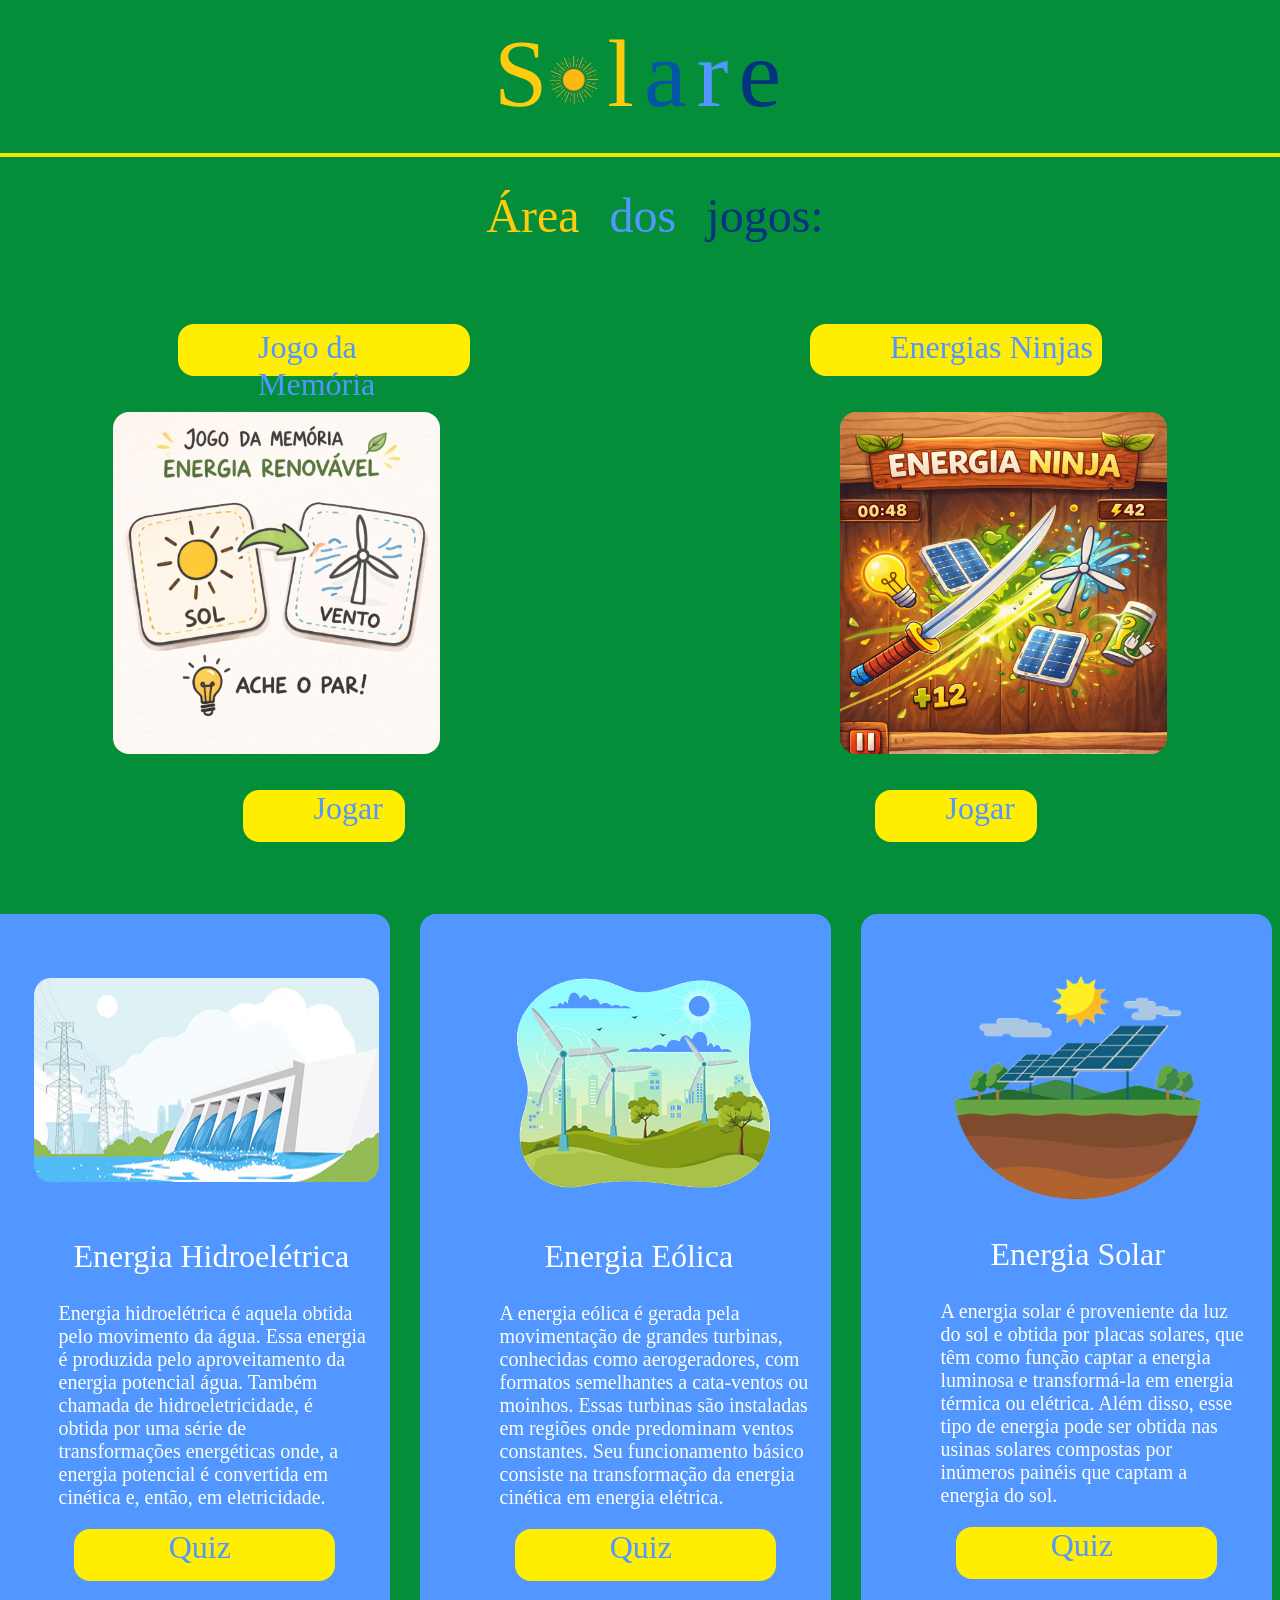
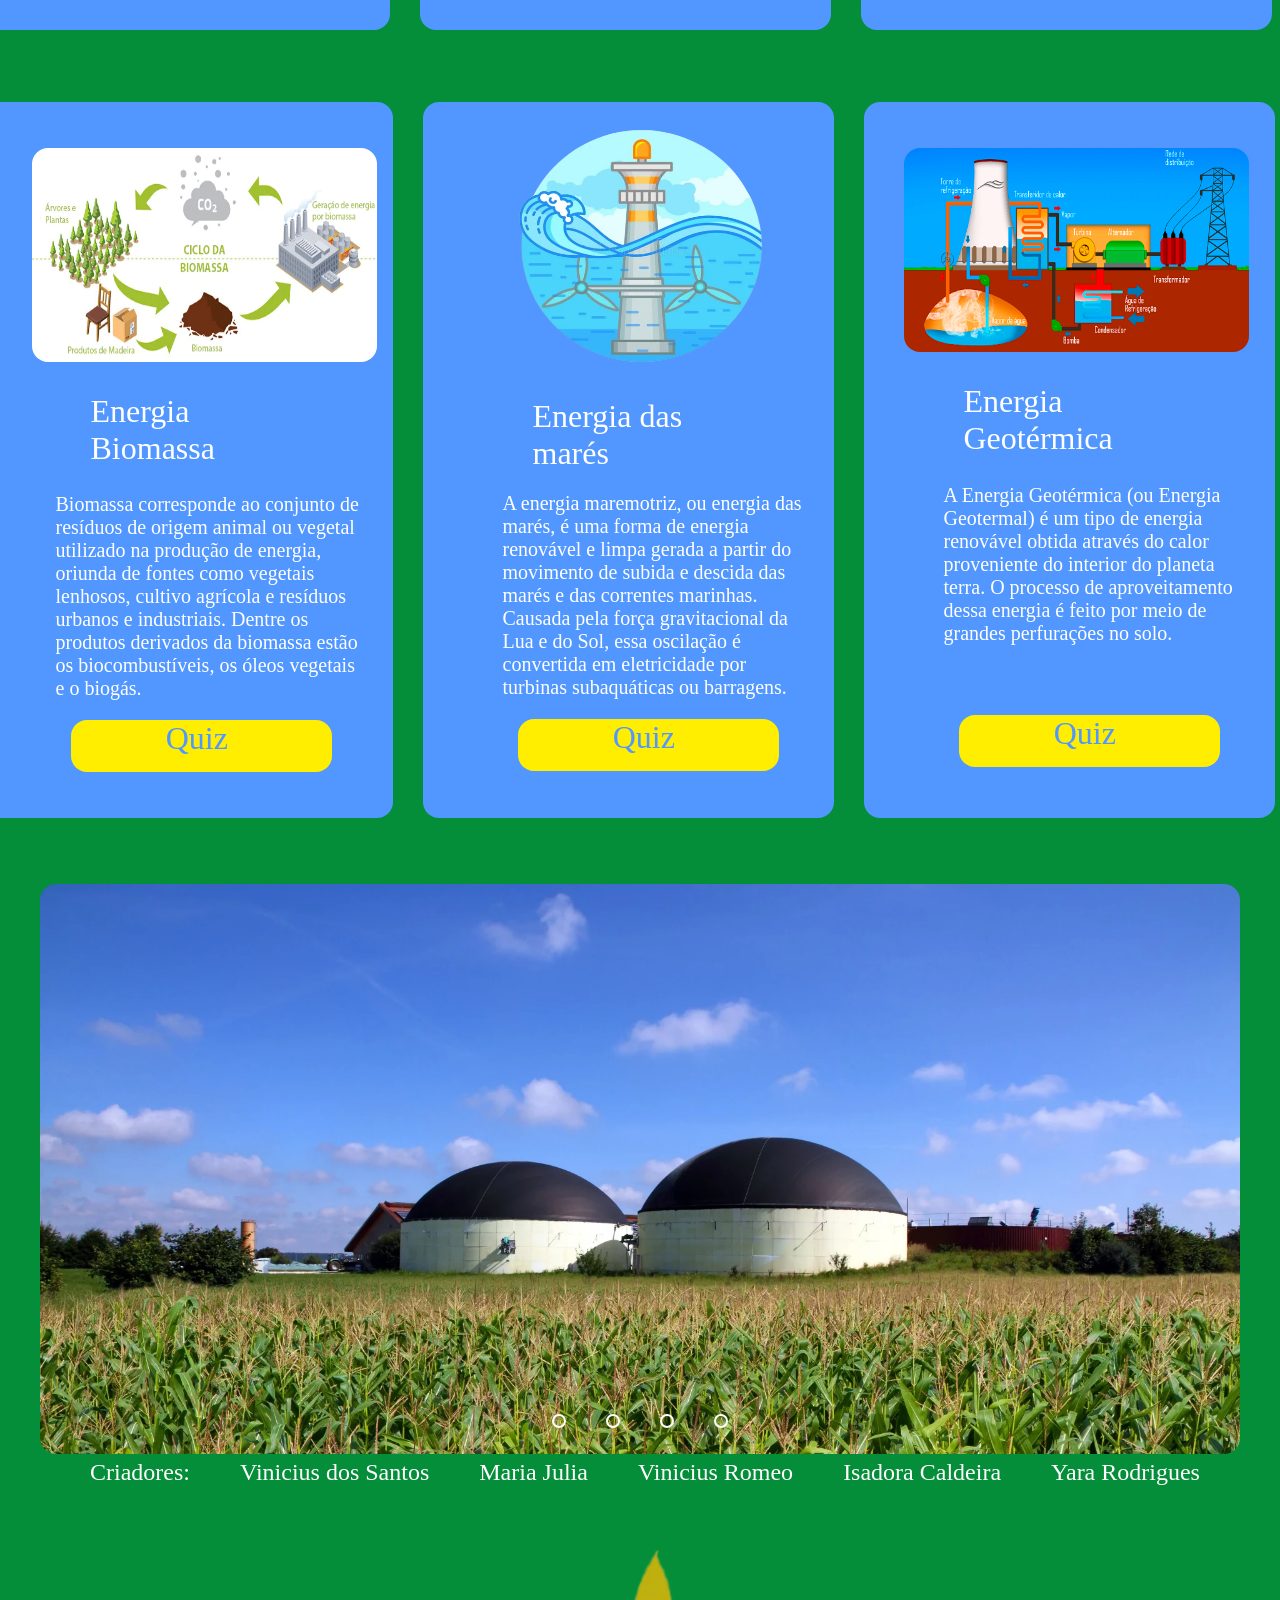
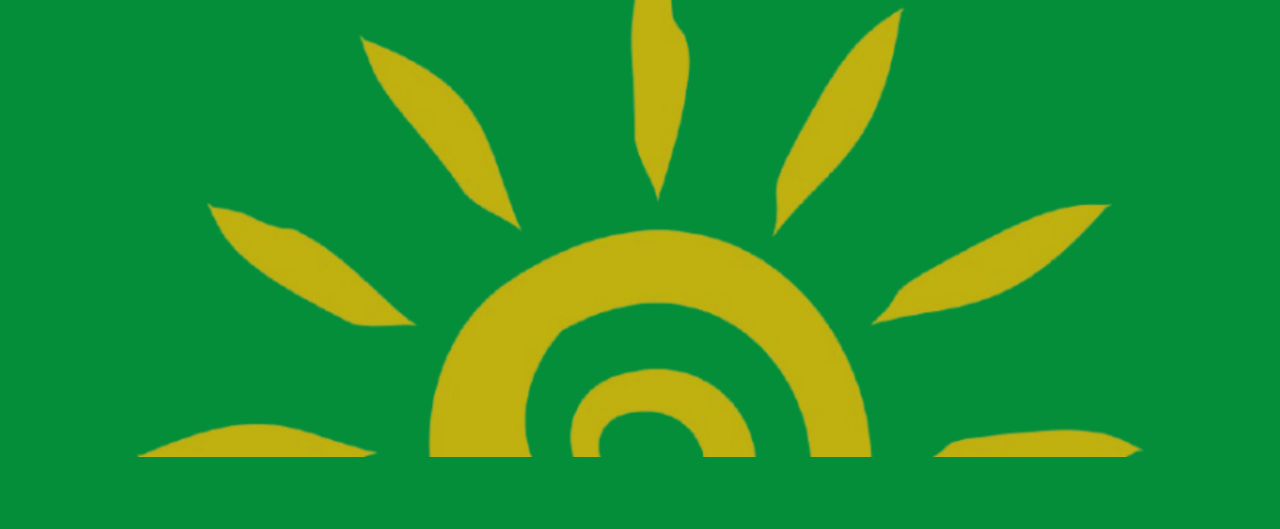
==== index.html @ 1ead1734 "Add files via upload" ====
<!DOCTYPE html>
<html lang="en">
<head>
    <meta charset="UTF-8">
    <meta name="viewport" content="width=device-width, initial-scale=1.0">
    <link rel="stylesheet" href="index.css">
    <title>Página Inicial</title>
</head>
<body>
    
    <nav>
        <h1 class="titulo" style="color: #FFCB0E" >S<span><img class="titulopng" src="solTitulo.png"></span><span class="titulo" style="color: #FFCB0E">l</span><span class="titulo" style="color: rgba(4, 76, 182, 0.89)">a</span><span class="titulo" style="color: #5197FF">r</span><span class="titulo" style="color: #003380">e</span></span></h1>
        <ul class="linha"></ul>
    </nav>

    <section class="h2">
    <h2 class="subtitulo" style="color: #FFCB0E">Área</h2>
    <h2 class="subtitulo" style="color: #5197FF">dos</h2>
    <h2 class="subtitulo" style="color: #003380">jogos:</h2>    
    </section>

    <section class="seção">
        <ul class="Retangulo1"><p class="escrita">Jogo da Memória</p></ul>
        <ul class="Retangulo1"><p class="escrita">Energias Ninjas</p></ul>
    </section>

    <section class="seção">
        <img class="jogos" src="jogo1.jpg">
        <img class="jogos" src="jogo2.jpg">
    </section>

    <section class="seção">
        <ul class="Retangulo2"><a class="quiz" href="jogomemoria.html">Jogar</a></ul>
        <ul class="Retangulo2"><a class="quiz" href="">Jogar</a></ul>
    </section>

    <section class="explicação">
        <ul class="informações">
            <img class="png1" src="planta-hidroelectrica-presa-fluvial-generacion-energia-hidroeletrica-deposito-linea-energia_274258-787 1.png">
            <h2 class="hydro">Energia Hidroelétrica</h2>
            <p>Energia hidroelétrica é aquela obtida pelo movimento da água. Essa energia é produzida pelo aproveitamento da energia potencial água. Também chamada de hidroeletricidade, é obtida por uma série de transformações energéticas onde, a energia potencial é convertida em cinética e, então, em eletricidade.</p>
            <ul class="Retangulo3"><a class="quiz" href="index.html">Quiz</a></ul>
        </ul>
        <ul class="informações">
            <img class="png2" src="wind-energy-facility-illustration-download-in-svg-png-gif-file-formats--world-logo-production-global-day-save-environment-pack-nature-illustrations-6763734-removebg-preview 1.png">
            <h2 class="eoli">Energia Eólica</h2>
            <p>A energia eólica é gerada pela movimentação de grandes turbinas, conhecidas como aerogeradores, com formatos semelhantes a cata-ventos ou moinhos. Essas turbinas são instaladas em regiões onde predominam ventos constantes.
Seu funcionamento básico consiste na transformação da energia cinética em energia elétrica.</p>
            <ul class="Retangulo3"><a class="quiz" href="index.html">Quiz</a></ul>
        </ul>
        <ul class="informações">
            <img class="png3" src="solar-removebg-preview 1.png">
            <h2 class="sol">Energia Solar</h2>
            <p>A energia solar é proveniente da luz do sol e obtida por placas solares, que têm como função captar a energia luminosa e transformá-la em energia térmica ou elétrica.
Além disso, esse tipo de energia pode ser obtida nas usinas solares compostas por inúmeros painéis que captam a energia do sol.</p>
            <ul class="Retangulo3"><a class="quiz" href="index.html">Quiz</a></ul>
        </ul>  
    </section>






    <section class="explicação">
        <ul class="informações">
            <img class="png4" src="ciclo-da-biomassa.webp">
            <h2 class="bio">Energia Biomassa</h2>
            <p> Biomassa corresponde ao conjunto de resíduos de origem animal ou vegetal utilizado na produção de energia, oriunda de fontes como vegetais lenhosos, cultivo agrícola e resíduos urbanos e industriais. Dentre os produtos derivados da biomassa estão os biocombustíveis, os óleos vegetais e o biogás.</p>
            <ul class="Retangulo3"><a class="quiz" href="index.html">Quiz</a></ul>
        </ul>
        <ul class="informações">
            <img class="png5" src="central-elétrica-de-marés-conceito-energia-ecológica-ilustração-vetorial-em-estilo-plano-215961422-removebg-preview.png">
            <h2 class="mare">Energia das marés</h2>
            <p>A energia maremotriz, ou energia das marés, é uma forma de energia renovável e limpa gerada a partir do movimento de subida e descida das marés e das correntes marinhas. Causada pela força gravitacional da Lua e do Sol, essa oscilação é convertida em eletricidade por turbinas subaquáticas ou barragens.</p>
            <ul class="Retangulo3"><a class="quiz" href="index.html">Quiz</a></ul>
        </ul>
        <ul class="informações">
            <img class="png6" src="image-24.png">
            <h2 class="geo">Energia Geotérmica</h2>
            <p class="espace">A Energia Geotérmica (ou Energia Geotermal) é um tipo de energia renovável obtida através do calor proveniente do interior do planeta terra. O processo de aproveitamento dessa energia é feito por meio de grandes perfurações no solo.</p>
            <ul class="arrumação"><a class="quiz" href="index.html">Quiz</a></ul>
        </ul>  
    </section>


    <div class="carrossel">

        <div class="slides">

            <input type="radio" name="radio-btn" id="radio1">
            <input type="radio" name="radio-btn" id="radio2">
            <input type="radio" name="radio-btn" id="radio3">
            <input type="radio" name="radio-btn" id="radio4">
            
            <div class="img1">
                <img src="biomassa.png">
            </div>
            <div class="img2">
                <img src="hidraulica.jpg">
            </div>
            <div class="img3">
                <img src="eolica.png">
            </div>
            <div class="img4">
                <img src="solar.jpg">
            </div>
            <div class="nvg">
                <div class="btn1"></div>
                <div class="btn2"></div>
                <div class="btn3"></div>
                <div class="btn4"></div>
            </div>
        </div>
        <div class="nvgmnl">
            <label for="radio1" class="mnlbtn"></label>
            <label for="radio2" class="mnlbtn"></label>
            <label for="radio3" class="mnlbtn"></label>
            <label for="radio4" class="mnlbtn"></label>
        </div>
    </div>
    
    <div class="criadores">
        <p class="nomes">Criadores:</p>
        <p class="nomes">Vinicius dos Santos</p>
        <p class="nomes">Maria Julia</p>
        <p class="nomes">Vinicius Romeo</p>
        <p class="nomes">Isadora Caldeira</p>
        <p class="nomes">Yara Rodrigues</p>
    </div>
    <section class="seção">
        <img class="solare" src="Sol.png">
    </section>
</body>
<script src="index.js"></script>
</html>
---- index.css ----
/* Fundo */


body{
   background: #058E39;
   background-size: 100%;
}


/* Titulo */


nav{
    display: flex;
    padding: 5px;
    align-items: center;
    justify-content: center;
    align-content: center;
    flex-wrap: nowrap;
    flex-direction: column;
    margin-top: -80px;
}
.titulo{
    color: #FFCB0E;
    font-family: "Irish Grover";
    font-size: 96px;
    font-style: normal;
    font-weight: 400;
    line-height: normal;
    padding: 5px;
}

.titulopng{
    width: 55px;
    height: 55px;
    aspect-ratio: 63.17/63.49;
}

.linha{
    width: 1360px;
    height: 4px;
    background: rgba(255, 238, 0, 0.93);
    margin-top: -60px;
}


/* Seção jogos */

.h2{
    display: flex;
    unicode-bidi: isolate;
    padding: 5px;
    align-items: center;
    justify-content: center;
    align-content: center;
    flex-wrap: nowrap;
    flex-direction: row;
    margin-top: -35px;
}

.subtitulo{
    font-family: "Irish Grover";
    font-size: 48px;
    font-style: normal;
    font-weight: 400;
    line-height: normal;
    margin-left: 30px;
}

.seção{
    display: flex;
    unicode-bidi: isolate;
    align-items: center;
    justify-content: center;
    align-content: center;
    flex-wrap: nowrap;
    flex-direction: row;
    margin-top: 20px;
}

.Retangulo1{
    width: 347px;
    height: 52px;
    border-radius: 16px;
    background: #FE0;
    margin-inline: 170px;
}

p{
    display: flex;
    margin-inline-start: 40px;
    margin-top: 5px;
}

.escrita{
    color: #5197FF;
    font-family: "Irish Grover";
    font-size: 32px;
    font-style: normal;
    font-weight: 400;
    line-height: normal;
}

.jogos{
    width: 327px;
    height: 342px;
    aspect-ratio: 109/114;
    border-radius: 16px;
    margin-inline: 200px;
}

.Retangulo2{
    width: 221px;
    height: 52px;
    border-radius: 16px;
    background: #FE0;
    margin-inline: 235px;
}

a{
    text-decoration: none;
}

.quiz{
    color: #5197FF;
    font-family: "Irish Grover";
    font-size: 32px;
    font-style: normal;
    font-weight: 400;
    line-height: normal;
    margin-inline-start: 25%;
    text-align: center;
}


/* Explicações */

.explicação{
    display: flex;
   flex-shrink: 0;
   border-radius: 16px;
   margin-top: 40px;
   flex-wrap: nowrap;
   flex-direction: row;
   align-content: center;
   justify-content: center;
}

.informações{
    width: 414px;
    height: 716px;
    border-radius: 16px;
    background: #5197FF;
    margin-right: 30px;
    flex-direction: row;
    align-content: center;
    justify-content: center;
}

.informações img{
    border-radius: 16px;
    
}

.informações h2{
    color: #FFF;
    font-family: "Irish Grover";
    font-size: 32px;
    font-style: normal;
    font-weight: 400;
    line-height: normal;
}

.informações p{
    color: #FFF;
    font-family: Itim;
    font-size: 20px;
    font-style: normal;
    font-weight: 400;
    line-height: normal;
    width: 309px;
}

.hydro{
    margin-inline-start: 55px;
}

.eoli{
    margin-inline-start: 85px;
}

.sol{
    margin-inline-start: 90px;
}

.png1{
    width: 345px;
    height: 204px;
    aspect-ratio: 15/8;
    margin-inline-start: 15px;
    margin-top: 15px;
    padding-bottom: 25px;
}

.png2{
    width: 347px;
    height: 244px;
    aspect-ratio: 64/45;
    margin-inline-start: 10px;
}
.png3{
    width: 253px;
    height: 240px;
    aspect-ratio: 119/127;
    margin-inline-start: 50px;
}

.png4{
    width: 345px;
    height: 214px;
    margin-inline: 16px;
}

.png5{
    width: 253px;
    height: 244px;
    margin-top: -25px;
    margin-inline: 14%;
}

.png6{
    width: 345px;
    height: 204px;
    margin-top: -35px;
}

.bio{
    margin-inline: 75px;
}

.mare{
    margin-inline: 70px;
    margin-bottom: 20px;
}

.geo{
    margin-inline: 60px;
}
.espace{
    margin-bottom: 70px;
}
.arrumação{
    width: 221px;
    height: 52px;
    border-radius: 16px;
    background: #FE0;
    margin-top: 10px;
    margin-inline: 55px;
    display: flex;
    margin-bottom: -30px;
}

.Retangulo3{
    width: 221px;
    height: 52px;
    border-radius: 16px;
    background: #FE0;
    margin-top: 5px;
    margin-inline: 55px;
    display: flex;
}


/* Carrosel */

.carrossel {
   margin:  0 auto;
   width: 1200px;
   height: 570px;
   overflow: hidden;
   border-radius: 16px;
   margin-top: 50px;
}
.slides {
   width: 400%;
   height: 570px;
   border-radius: 16px;
   display: flex;
}
.slides input {
   display: none;
}
.img1{
   width: 25%;
   position: relative;
   transition: 1.5s;
}
.img1 img{
   width: 1200px;
}
.img2{
   width: 25%;
   position: relative;
   transition: 1.5s;
}
.img2 img{
   width: 1200px;
}
.img3{
   width: 25%;
   position: relative;
   transition: 1.5s;
}
.img3 img{
   width: 1200px;
}
.img4{
   width: 25%;
   position: relative;
   transition: 1.5s;
}
.img4 img{
   width: 1200px;
}
.nvgmnl {
   position: absolute;
   width: 1200px;
   margin-top: -40px;
   display: flex;
   justify-content: center;
}
.mnlbtn {
   border: 2px solid #FFF;
   padding: 5px;
   border-radius: 8px;
   cursor: pointer;
   transition: 1s;
}
.mnlbtn:not(:last-child) {
   margin-right: 40px;
}
#radio1:checked ~ .img1 {
   margin-left: 0;
}
#radio2:checked ~ .img1 {
   margin-left: -25%;
}
#radio3:checked ~ .img1 {
   margin-left: -50%;
}
#radio4:checked ~ .img1 {
   margin-left: -75%;
}


/* Criadores */

.criadores {
   display: flex;
   flex-wrap: nowrap;
   flex-direction: row;
   gap: 10px;
   align-content: center;
   justify-content: center;
   margin-left: -30px;
}

.nomes{
    color: #FFF;
    font-family: "Irish Grover";
    font-size: 24px;
    font-style: normal;
    font-weight: 400;
    line-height: normal;
}

.solare{
    width: 1008px;
    height: 507px;
    aspect-ratio: 167/84;
    opacity: 0.75;
    margin-top: 20px;
    margin-bottom: -20px;
    display: flex;
}
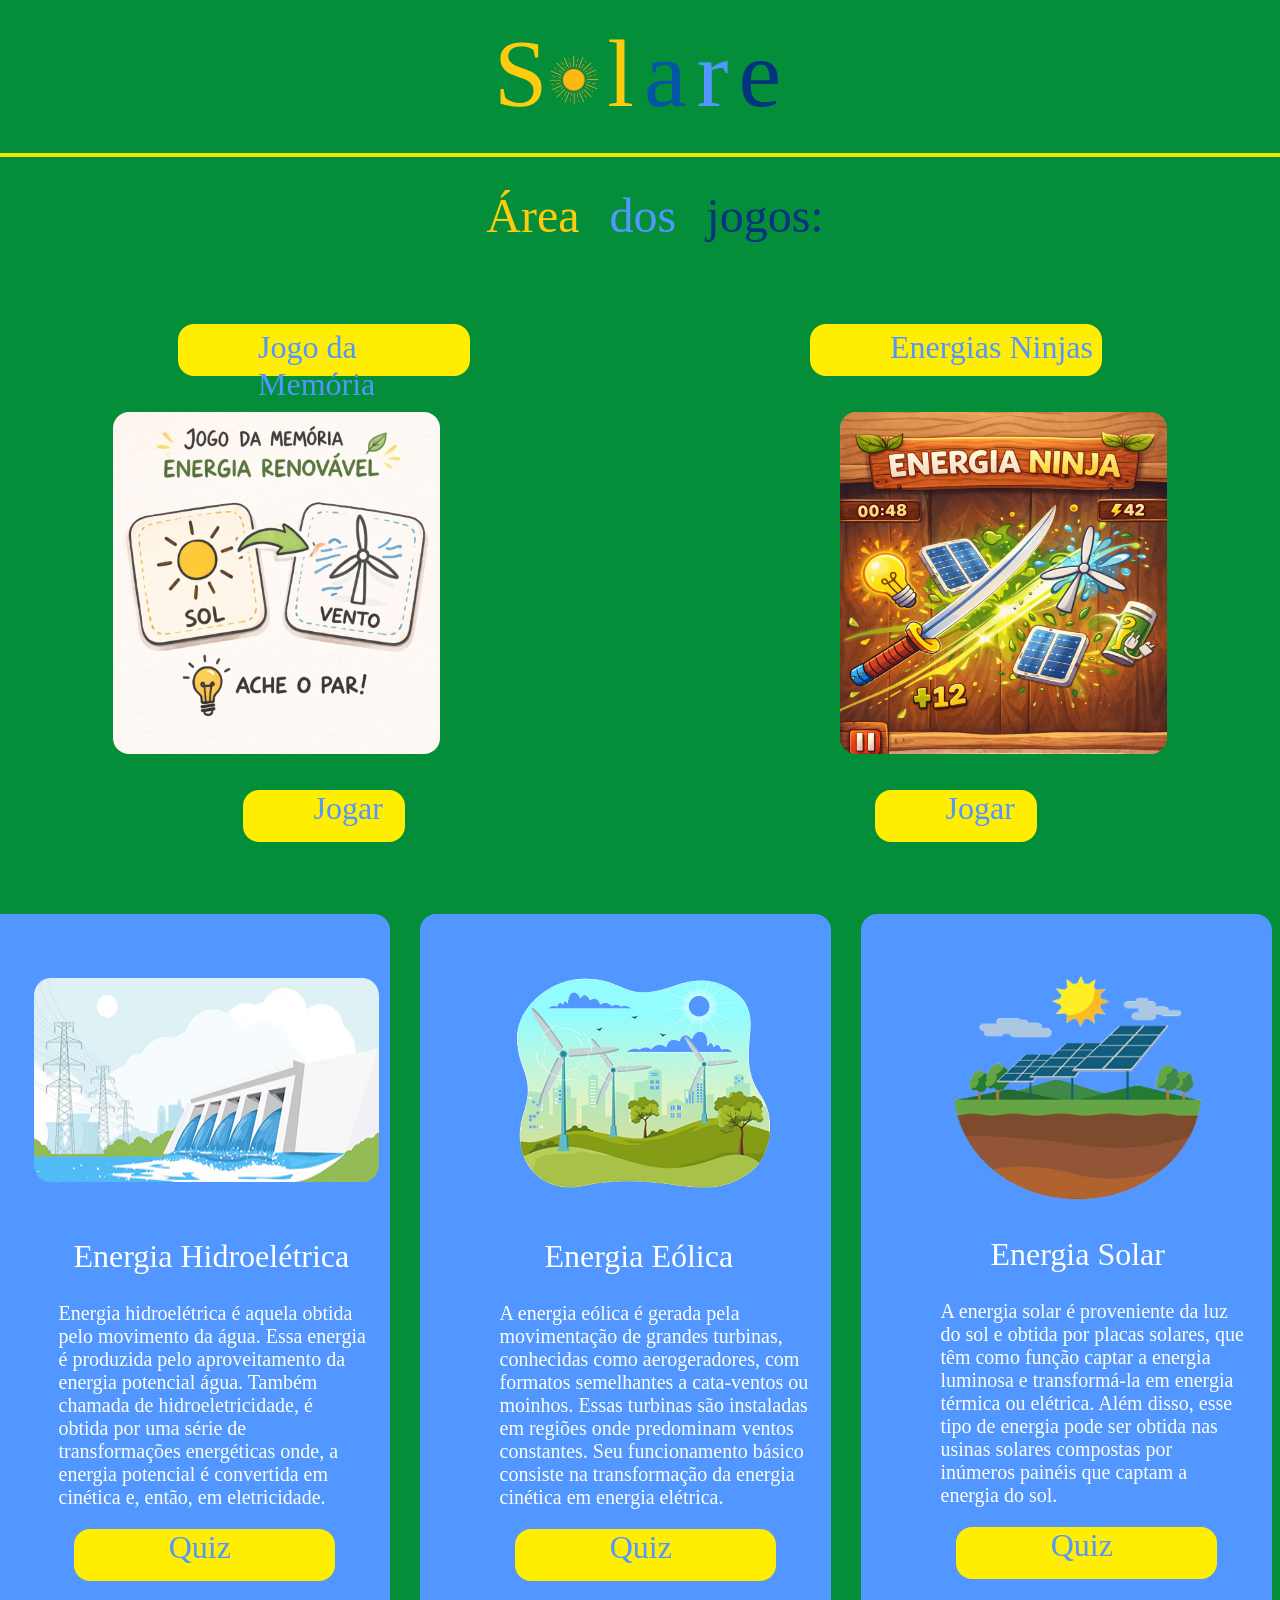
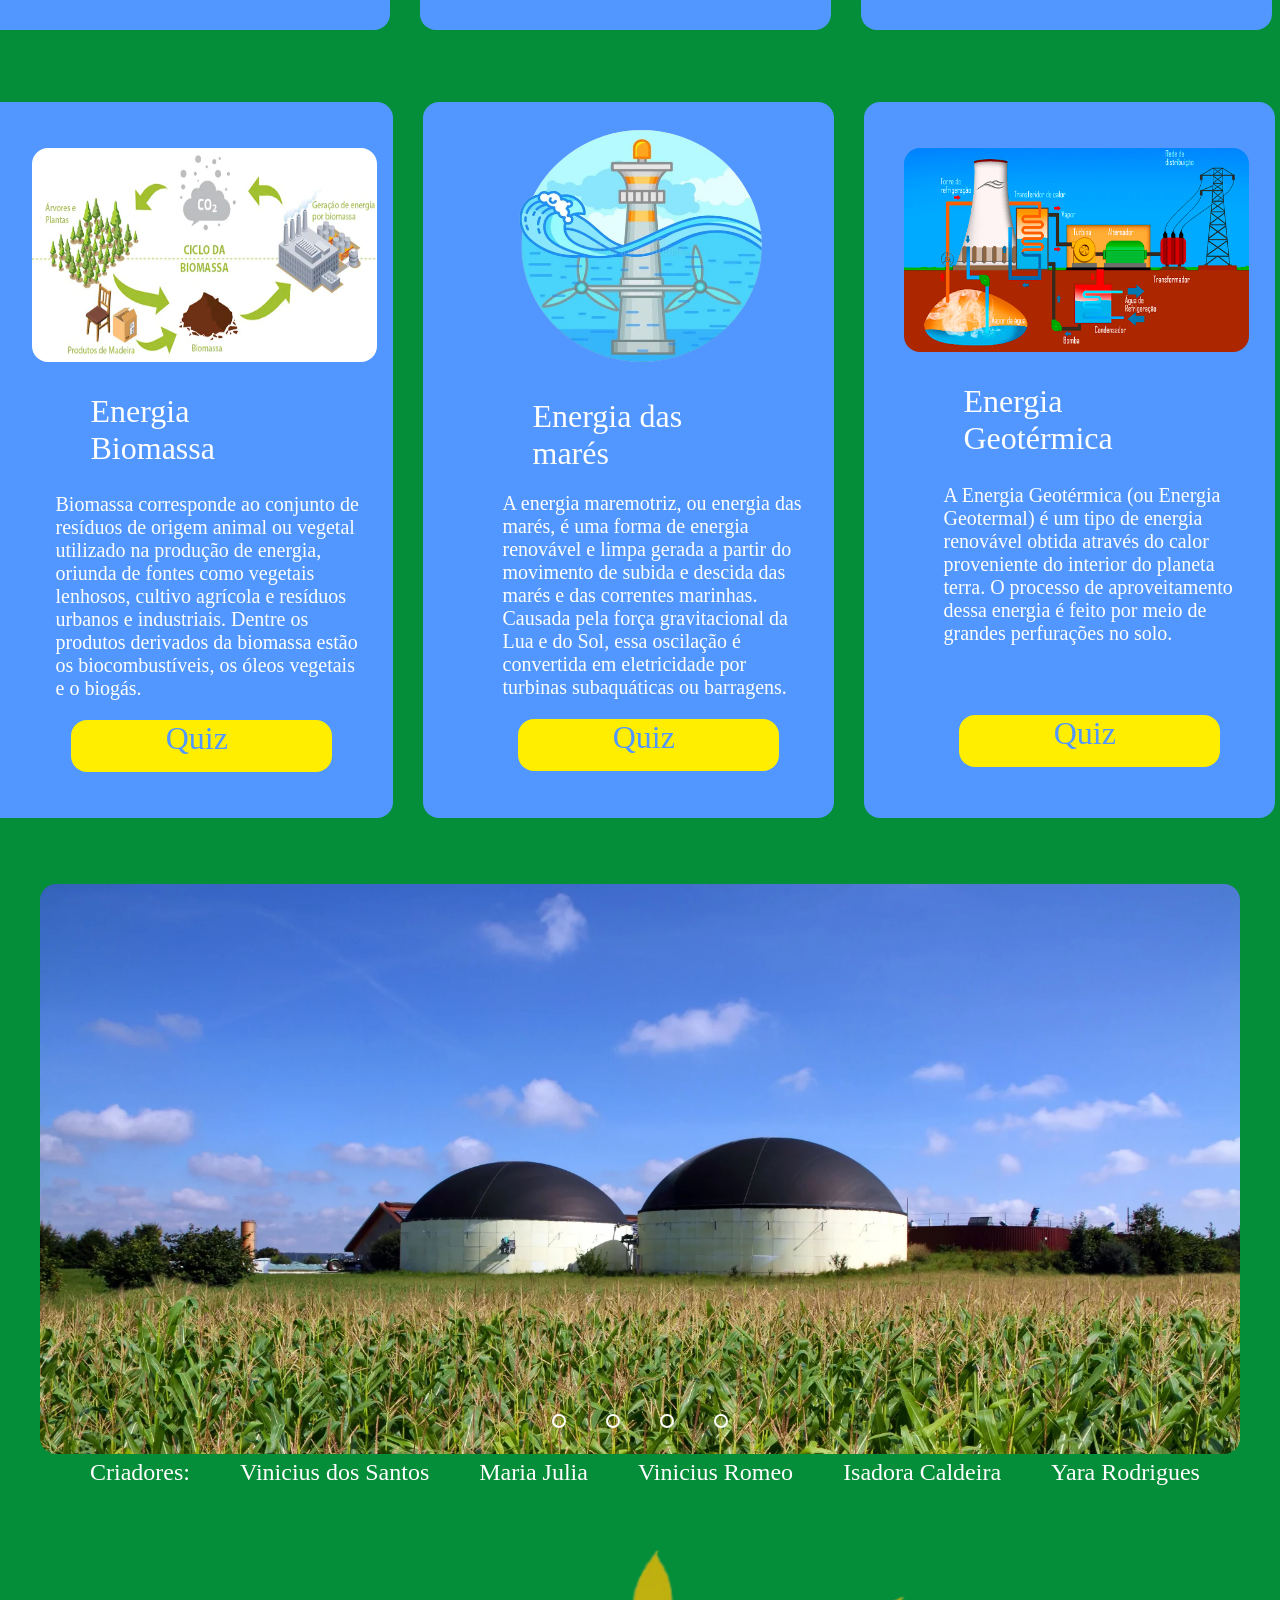
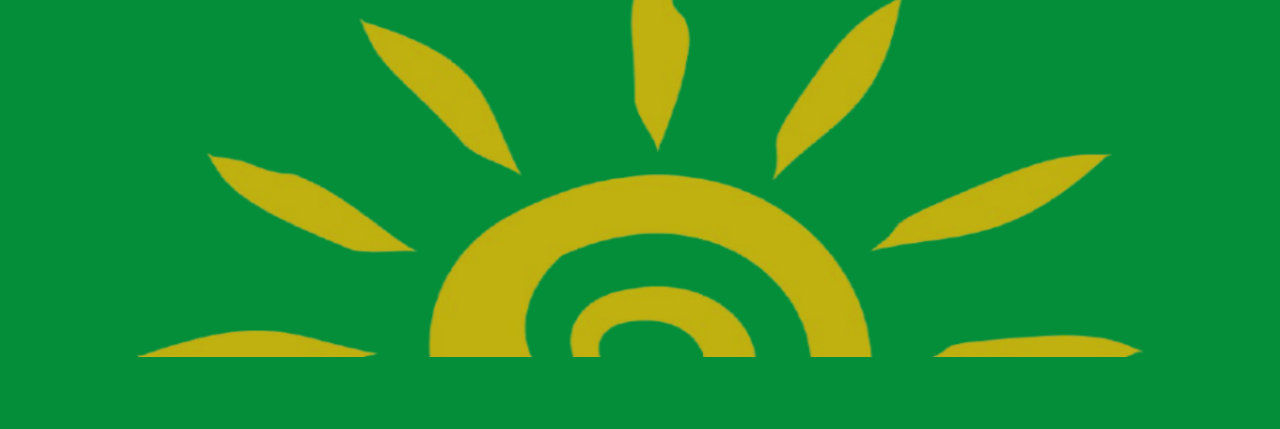
==== commit 5f91bdff: "Update index.html" ====
--- a/index.html
+++ b/index.html
@@ -87,11 +87,6 @@
     <div class="carrossel">
 
         <div class="slides">
-
-            <input type="radio" name="radio-btn" id="radio1">
-            <input type="radio" name="radio-btn" id="radio2">
-            <input type="radio" name="radio-btn" id="radio3">
-            <input type="radio" name="radio-btn" id="radio4">
             
             <div class="img1">
                 <img src="biomassa.png">
@@ -133,4 +128,4 @@
     </section>
 </body>
 <script src="index.js"></script>
-</html>+</html>
--- a/index.css
+++ b/index.css
@@ -20,6 +20,7 @@
     flex-direction: column;
     margin-top: -80px;
 }
+
 .titulo{
     color: #FFCB0E;
     font-family: "Irish Grover";
@@ -45,6 +46,7 @@
 
 
 /* Seção jogos */
+
 
 .h2{
     display: flex;
@@ -135,6 +137,7 @@
 
 /* Explicações */
 
+
 .explicação{
     display: flex;
    flex-shrink: 0;
@@ -246,9 +249,11 @@
 .geo{
     margin-inline: 60px;
 }
+
 .espace{
     margin-bottom: 70px;
 }
+
 .arrumação{
     width: 221px;
     height: 52px;
@@ -272,6 +277,7 @@
 
 
 /* Carrosel */
+
 
 .carrossel {
    margin:  0 auto;
@@ -281,47 +287,58 @@
    border-radius: 16px;
    margin-top: 50px;
 }
+
 .slides {
    width: 400%;
    height: 570px;
    border-radius: 16px;
    display: flex;
 }
+
 .slides input {
    display: none;
 }
+
 .img1{
    width: 25%;
    position: relative;
    transition: 1.5s;
 }
+
 .img1 img{
    width: 1200px;
 }
+
 .img2{
    width: 25%;
    position: relative;
    transition: 1.5s;
 }
+
 .img2 img{
    width: 1200px;
 }
+
 .img3{
    width: 25%;
    position: relative;
    transition: 1.5s;
 }
+
 .img3 img{
    width: 1200px;
 }
+
 .img4{
    width: 25%;
    position: relative;
    transition: 1.5s;
 }
+
 .img4 img{
    width: 1200px;
 }
+
 .nvgmnl {
    position: absolute;
    width: 1200px;
@@ -329,6 +346,7 @@
    display: flex;
    justify-content: center;
 }
+
 .mnlbtn {
    border: 2px solid #FFF;
    padding: 5px;
@@ -336,24 +354,30 @@
    cursor: pointer;
    transition: 1s;
 }
+
 .mnlbtn:not(:last-child) {
    margin-right: 40px;
 }
+
 #radio1:checked ~ .img1 {
    margin-left: 0;
 }
+
 #radio2:checked ~ .img1 {
    margin-left: -25%;
 }
+
 #radio3:checked ~ .img1 {
    margin-left: -50%;
 }
+
 #radio4:checked ~ .img1 {
    margin-left: -75%;
 }
 
 
 /* Criadores */
+
 
 .criadores {
    display: flex;
@@ -376,10 +400,12 @@
 
 .solare{
     width: 1008px;
-    height: 507px;
+    height: 407px;
     aspect-ratio: 167/84;
     opacity: 0.75;
     margin-top: 20px;
     margin-bottom: -20px;
     display: flex;
-}+
+}
+
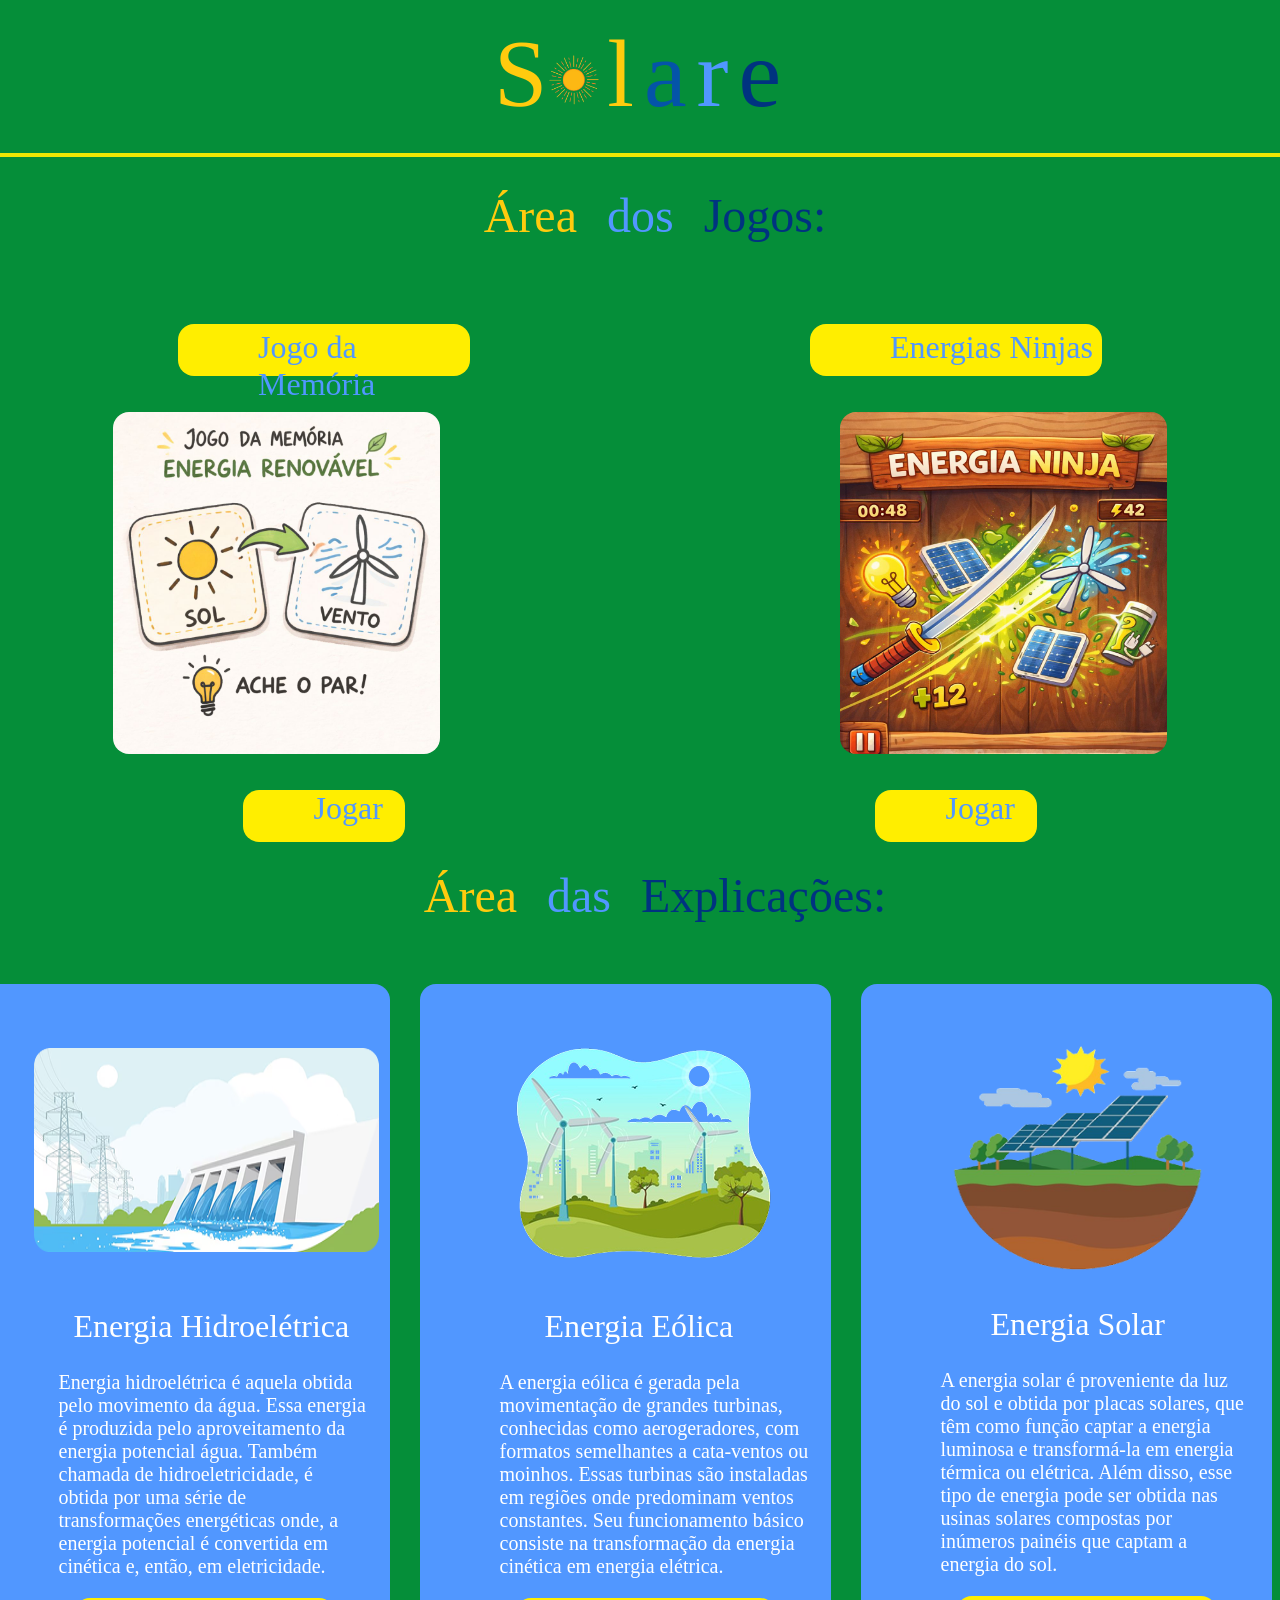
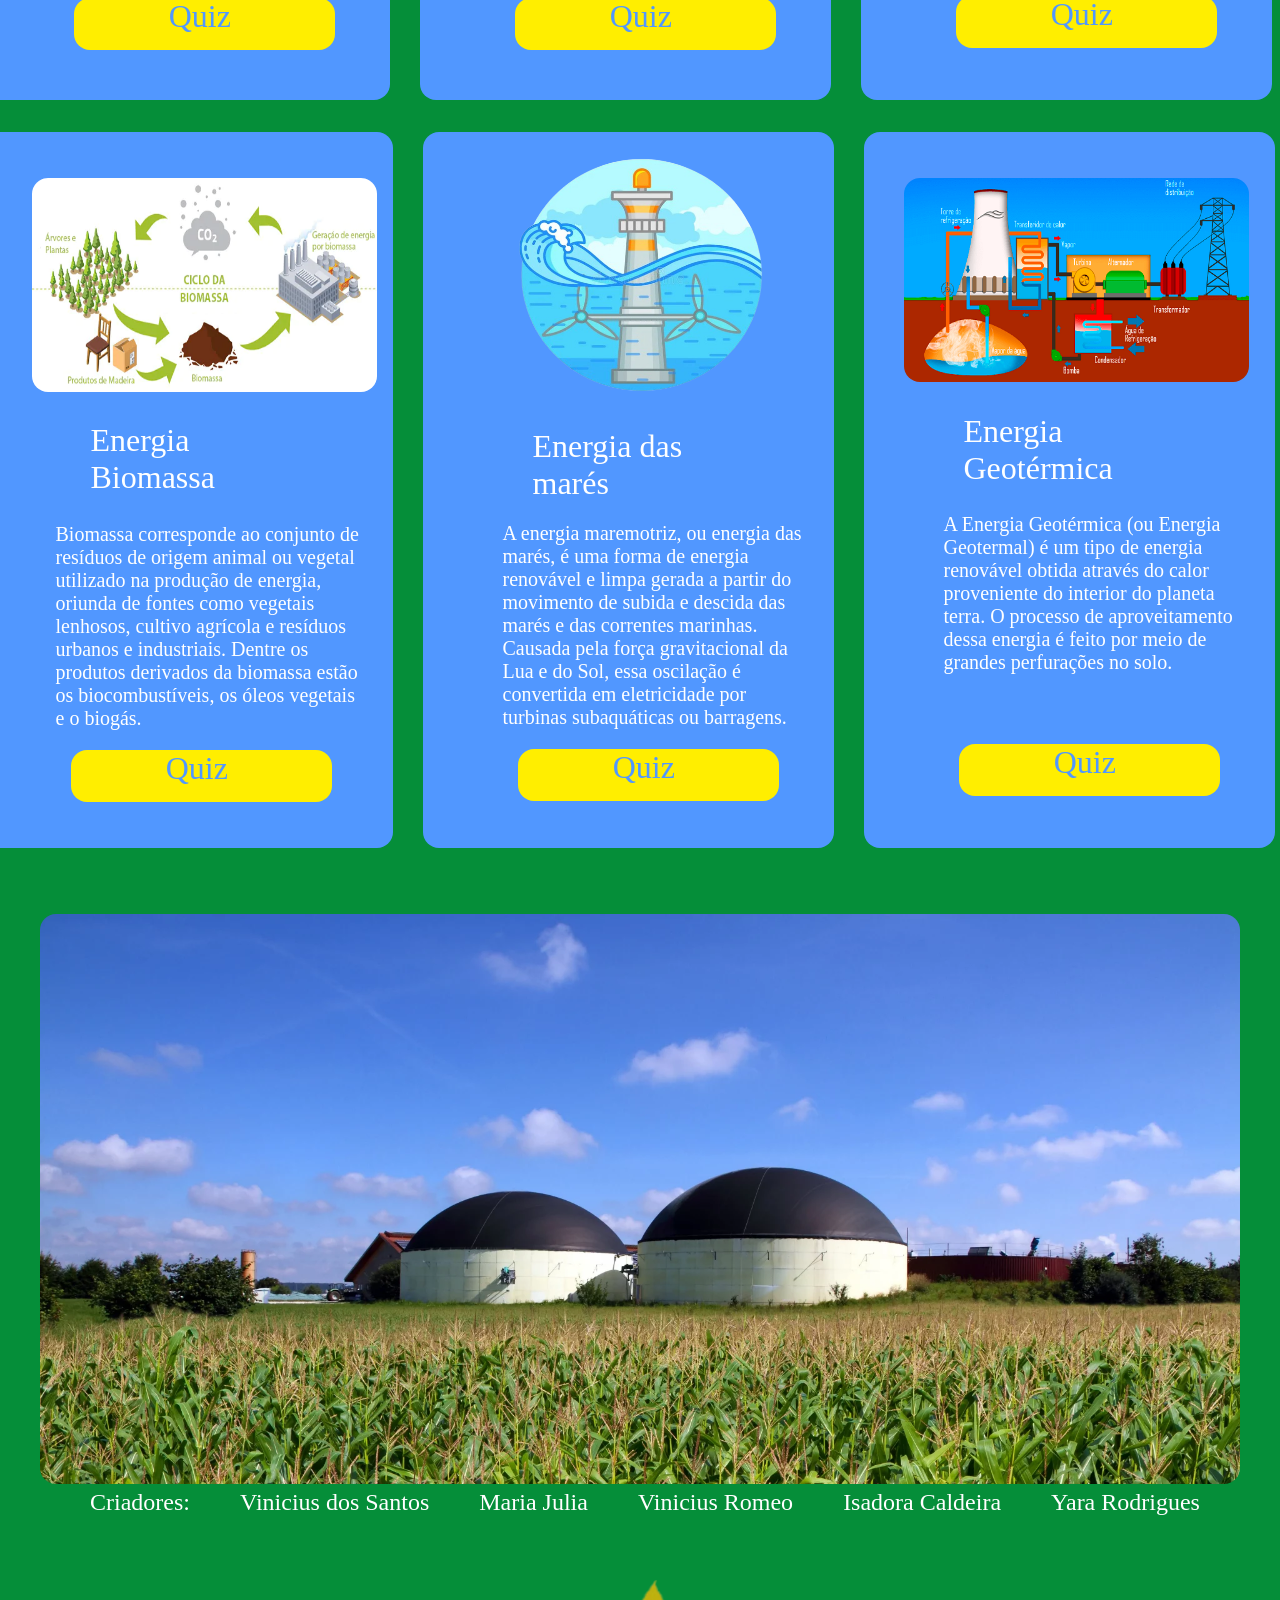
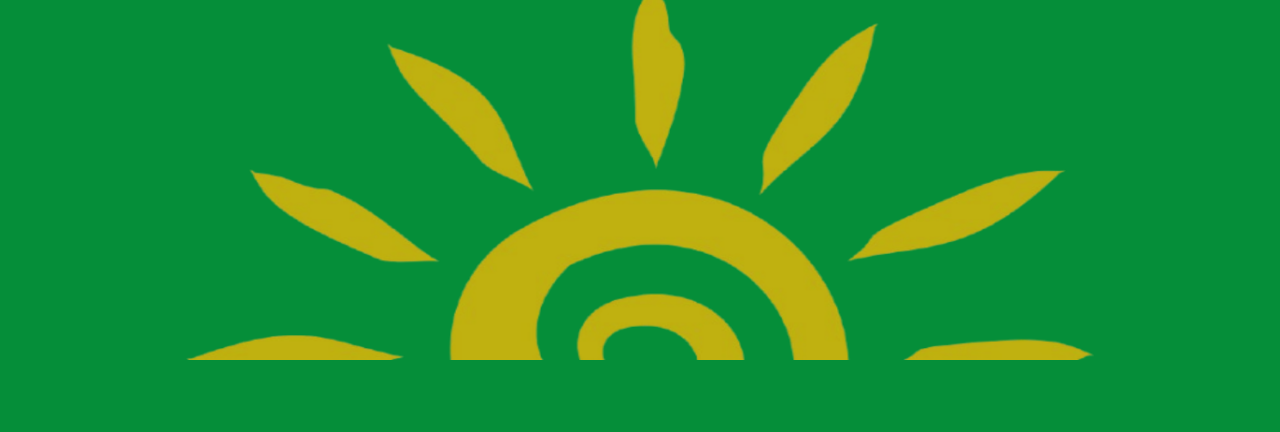
==== commit 853a8cf2: "Add files via upload" ====
--- a/index.html
+++ b/index.html
@@ -8,124 +8,194 @@
 </head>
 <body>
     
+
+    <!-- Titulo -->
+
+
     <nav>
+
         <h1 class="titulo" style="color: #FFCB0E" >S<span><img class="titulopng" src="solTitulo.png"></span><span class="titulo" style="color: #FFCB0E">l</span><span class="titulo" style="color: rgba(4, 76, 182, 0.89)">a</span><span class="titulo" style="color: #5197FF">r</span><span class="titulo" style="color: #003380">e</span></span></h1>
         <ul class="linha"></ul>
+
     </nav>
 
+
+    <!-- Área dos Jogos -->
+
+
     <section class="h2">
+
     <h2 class="subtitulo" style="color: #FFCB0E">Área</h2>
     <h2 class="subtitulo" style="color: #5197FF">dos</h2>
-    <h2 class="subtitulo" style="color: #003380">jogos:</h2>    
-    </section>
-
-    <section class="seção">
+    <h2 class="subtitulo" style="color: #003380">Jogos:</h2>   
+
+    </section>
+
+    <section class="seção">
+
         <ul class="Retangulo1"><p class="escrita">Jogo da Memória</p></ul>
         <ul class="Retangulo1"><p class="escrita">Energias Ninjas</p></ul>
-    </section>
-
-    <section class="seção">
+
+    </section>
+
+    <section class="seção">
+
         <img class="jogos" src="jogo1.jpg">
         <img class="jogos" src="jogo2.jpg">
-    </section>
-
-    <section class="seção">
+
+    </section>
+
+    <section class="seção">
+
         <ul class="Retangulo2"><a class="quiz" href="jogomemoria.html">Jogar</a></ul>
         <ul class="Retangulo2"><a class="quiz" href="">Jogar</a></ul>
-    </section>
+
+    </section>
+
+
+    <!-- Texto das Explicaçôes -->
+
+
+    <section class="h2">
+
+        <h2 class="subtitulo" style="color: #FFCB0E">Área</h2>
+        <h2 class="subtitulo" style="color: #5197FF">das</h2>
+        <h2 class="subtitulo" style="color: #003380">Explicações:</h2>   
+
+    </section>
+
+
+    <!-- Cards com Explicações -->
+
 
     <section class="explicação">
-        <ul class="informações">
+
+        <ul class="informações">
+
             <img class="png1" src="planta-hidroelectrica-presa-fluvial-generacion-energia-hidroeletrica-deposito-linea-energia_274258-787 1.png">
             <h2 class="hydro">Energia Hidroelétrica</h2>
             <p>Energia hidroelétrica é aquela obtida pelo movimento da água. Essa energia é produzida pelo aproveitamento da energia potencial água. Também chamada de hidroeletricidade, é obtida por uma série de transformações energéticas onde, a energia potencial é convertida em cinética e, então, em eletricidade.</p>
             <ul class="Retangulo3"><a class="quiz" href="index.html">Quiz</a></ul>
-        </ul>
-        <ul class="informações">
+
+        </ul>
+
+        <ul class="informações">
+
             <img class="png2" src="wind-energy-facility-illustration-download-in-svg-png-gif-file-formats--world-logo-production-global-day-save-environment-pack-nature-illustrations-6763734-removebg-preview 1.png">
             <h2 class="eoli">Energia Eólica</h2>
-            <p>A energia eólica é gerada pela movimentação de grandes turbinas, conhecidas como aerogeradores, com formatos semelhantes a cata-ventos ou moinhos. Essas turbinas são instaladas em regiões onde predominam ventos constantes.
-Seu funcionamento básico consiste na transformação da energia cinética em energia elétrica.</p>
-            <ul class="Retangulo3"><a class="quiz" href="index.html">Quiz</a></ul>
-        </ul>
-        <ul class="informações">
+            <p>A energia eólica é gerada pela movimentação de grandes turbinas, conhecidas como aerogeradores, com formatos semelhantes a cata-ventos ou moinhos. Essas turbinas são instaladas em regiões onde predominam ventos constantes. Seu funcionamento básico consiste na transformação da energia cinética em energia elétrica.</p>
+            <ul class="Retangulo3"><a class="quiz" href="index.html">Quiz</a></ul>
+
+        </ul>
+
+        <ul class="informações">
+
             <img class="png3" src="solar-removebg-preview 1.png">
             <h2 class="sol">Energia Solar</h2>
-            <p>A energia solar é proveniente da luz do sol e obtida por placas solares, que têm como função captar a energia luminosa e transformá-la em energia térmica ou elétrica.
-Além disso, esse tipo de energia pode ser obtida nas usinas solares compostas por inúmeros painéis que captam a energia do sol.</p>
-            <ul class="Retangulo3"><a class="quiz" href="index.html">Quiz</a></ul>
+            <p>A energia solar é proveniente da luz do sol e obtida por placas solares, que têm como função captar a energia luminosa e transformá-la em energia térmica ou elétrica. Além disso, esse tipo de energia pode ser obtida nas usinas solares compostas por inúmeros painéis que captam a energia do sol.</p>
+            <ul class="Retangulo3"><a class="quiz" href="index.html">Quiz</a></ul>
+
         </ul>  
-    </section>
-
-
-
-
-
+
+    </section>
 
     <section class="explicação">
-        <ul class="informações">
+
+        <ul class="informações">
+
             <img class="png4" src="ciclo-da-biomassa.webp">
             <h2 class="bio">Energia Biomassa</h2>
             <p> Biomassa corresponde ao conjunto de resíduos de origem animal ou vegetal utilizado na produção de energia, oriunda de fontes como vegetais lenhosos, cultivo agrícola e resíduos urbanos e industriais. Dentre os produtos derivados da biomassa estão os biocombustíveis, os óleos vegetais e o biogás.</p>
             <ul class="Retangulo3"><a class="quiz" href="index.html">Quiz</a></ul>
-        </ul>
-        <ul class="informações">
+
+        </ul>
+
+        <ul class="informações">
+
             <img class="png5" src="central-elétrica-de-marés-conceito-energia-ecológica-ilustração-vetorial-em-estilo-plano-215961422-removebg-preview.png">
             <h2 class="mare">Energia das marés</h2>
             <p>A energia maremotriz, ou energia das marés, é uma forma de energia renovável e limpa gerada a partir do movimento de subida e descida das marés e das correntes marinhas. Causada pela força gravitacional da Lua e do Sol, essa oscilação é convertida em eletricidade por turbinas subaquáticas ou barragens.</p>
             <ul class="Retangulo3"><a class="quiz" href="index.html">Quiz</a></ul>
-        </ul>
-        <ul class="informações">
+
+        </ul>
+
+        <ul class="informações">
+
             <img class="png6" src="image-24.png">
             <h2 class="geo">Energia Geotérmica</h2>
             <p class="espace">A Energia Geotérmica (ou Energia Geotermal) é um tipo de energia renovável obtida através do calor proveniente do interior do planeta terra. O processo de aproveitamento dessa energia é feito por meio de grandes perfurações no solo.</p>
             <ul class="arrumação"><a class="quiz" href="index.html">Quiz</a></ul>
+
         </ul>  
-    </section>
+
+    </section>
+
+    
+    <!-- Carrossel -->
 
 
     <div class="carrossel">
 
         <div class="slides">
+
+            <input type="radio" name="radio-btn" id="radio1">
+            <input type="radio" name="radio-btn" id="radio2">
+            <input type="radio" name="radio-btn" id="radio3">
+            <input type="radio" name="radio-btn" id="radio4">
             
             <div class="img1">
+
                 <img src="biomassa.png">
+
             </div>
             <div class="img2">
+
                 <img src="hidraulica.jpg">
+
             </div>
             <div class="img3">
+
                 <img src="eolica.png">
+
             </div>
             <div class="img4">
+
                 <img src="solar.jpg">
-            </div>
+
+            </div>
+
             <div class="nvg">
+
                 <div class="btn1"></div>
                 <div class="btn2"></div>
                 <div class="btn3"></div>
                 <div class="btn4"></div>
+                
             </div>
         </div>
-        <div class="nvgmnl">
-            <label for="radio1" class="mnlbtn"></label>
-            <label for="radio2" class="mnlbtn"></label>
-            <label for="radio3" class="mnlbtn"></label>
-            <label for="radio4" class="mnlbtn"></label>
-        </div>
+        
     </div>
     
+
+    <!-- Criadores e png do Sol -->
+
+
     <div class="criadores">
+
         <p class="nomes">Criadores:</p>
         <p class="nomes">Vinicius dos Santos</p>
         <p class="nomes">Maria Julia</p>
         <p class="nomes">Vinicius Romeo</p>
         <p class="nomes">Isadora Caldeira</p>
         <p class="nomes">Yara Rodrigues</p>
+
     </div>
     <section class="seção">
+
         <img class="solare" src="Sol.png">
-    </section>
+
+    </section>
+
 </body>
 <script src="index.js"></script>
-</html>
+</html>
--- a/index.css
+++ b/index.css
@@ -20,7 +20,6 @@
     flex-direction: column;
     margin-top: -80px;
 }
-
 .titulo{
     color: #FFCB0E;
     font-family: "Irish Grover";
@@ -47,7 +46,6 @@
 
 /* Seção jogos */
 
-
 .h2{
     display: flex;
     unicode-bidi: isolate;
@@ -132,21 +130,20 @@
     line-height: normal;
     margin-inline-start: 25%;
     text-align: center;
+    margin-bottom: 20px;
 }
 
 
 /* Explicações */
 
-
 .explicação{
     display: flex;
-   flex-shrink: 0;
-   border-radius: 16px;
-   margin-top: 40px;
-   flex-wrap: nowrap;
-   flex-direction: row;
-   align-content: center;
-   justify-content: center;
+    flex-shrink: 0;
+    border-radius: 16px;
+    flex-wrap: nowrap;
+    flex-direction: row;
+    align-content: center;
+    justify-content: center;
 }
 
 .informações{
@@ -249,11 +246,9 @@
 .geo{
     margin-inline: 60px;
 }
-
 .espace{
     margin-bottom: 70px;
 }
-
 .arrumação{
     width: 221px;
     height: 52px;
@@ -287,58 +282,47 @@
    border-radius: 16px;
    margin-top: 50px;
 }
-
 .slides {
    width: 400%;
    height: 570px;
    border-radius: 16px;
    display: flex;
 }
-
 .slides input {
    display: none;
 }
-
 .img1{
    width: 25%;
    position: relative;
    transition: 1.5s;
 }
-
 .img1 img{
    width: 1200px;
 }
-
 .img2{
    width: 25%;
    position: relative;
    transition: 1.5s;
 }
-
 .img2 img{
    width: 1200px;
 }
-
 .img3{
    width: 25%;
    position: relative;
    transition: 1.5s;
 }
-
 .img3 img{
    width: 1200px;
 }
-
 .img4{
    width: 25%;
    position: relative;
    transition: 1.5s;
 }
-
 .img4 img{
    width: 1200px;
 }
-
 .nvgmnl {
    position: absolute;
    width: 1200px;
@@ -346,7 +330,6 @@
    display: flex;
    justify-content: center;
 }
-
 .mnlbtn {
    border: 2px solid #FFF;
    padding: 5px;
@@ -354,30 +337,24 @@
    cursor: pointer;
    transition: 1s;
 }
-
 .mnlbtn:not(:last-child) {
    margin-right: 40px;
 }
-
 #radio1:checked ~ .img1 {
    margin-left: 0;
 }
-
 #radio2:checked ~ .img1 {
    margin-left: -25%;
 }
-
 #radio3:checked ~ .img1 {
    margin-left: -50%;
 }
-
 #radio4:checked ~ .img1 {
    margin-left: -75%;
 }
 
 
 /* Criadores */
-
 
 .criadores {
    display: flex;
@@ -399,13 +376,11 @@
 }
 
 .solare{
-    width: 1008px;
-    height: 407px;
+    width: 908px;
+    height: 380px;
     aspect-ratio: 167/84;
     opacity: 0.75;
     margin-top: 20px;
     margin-bottom: -20px;
     display: flex;
-
-}
-
+}
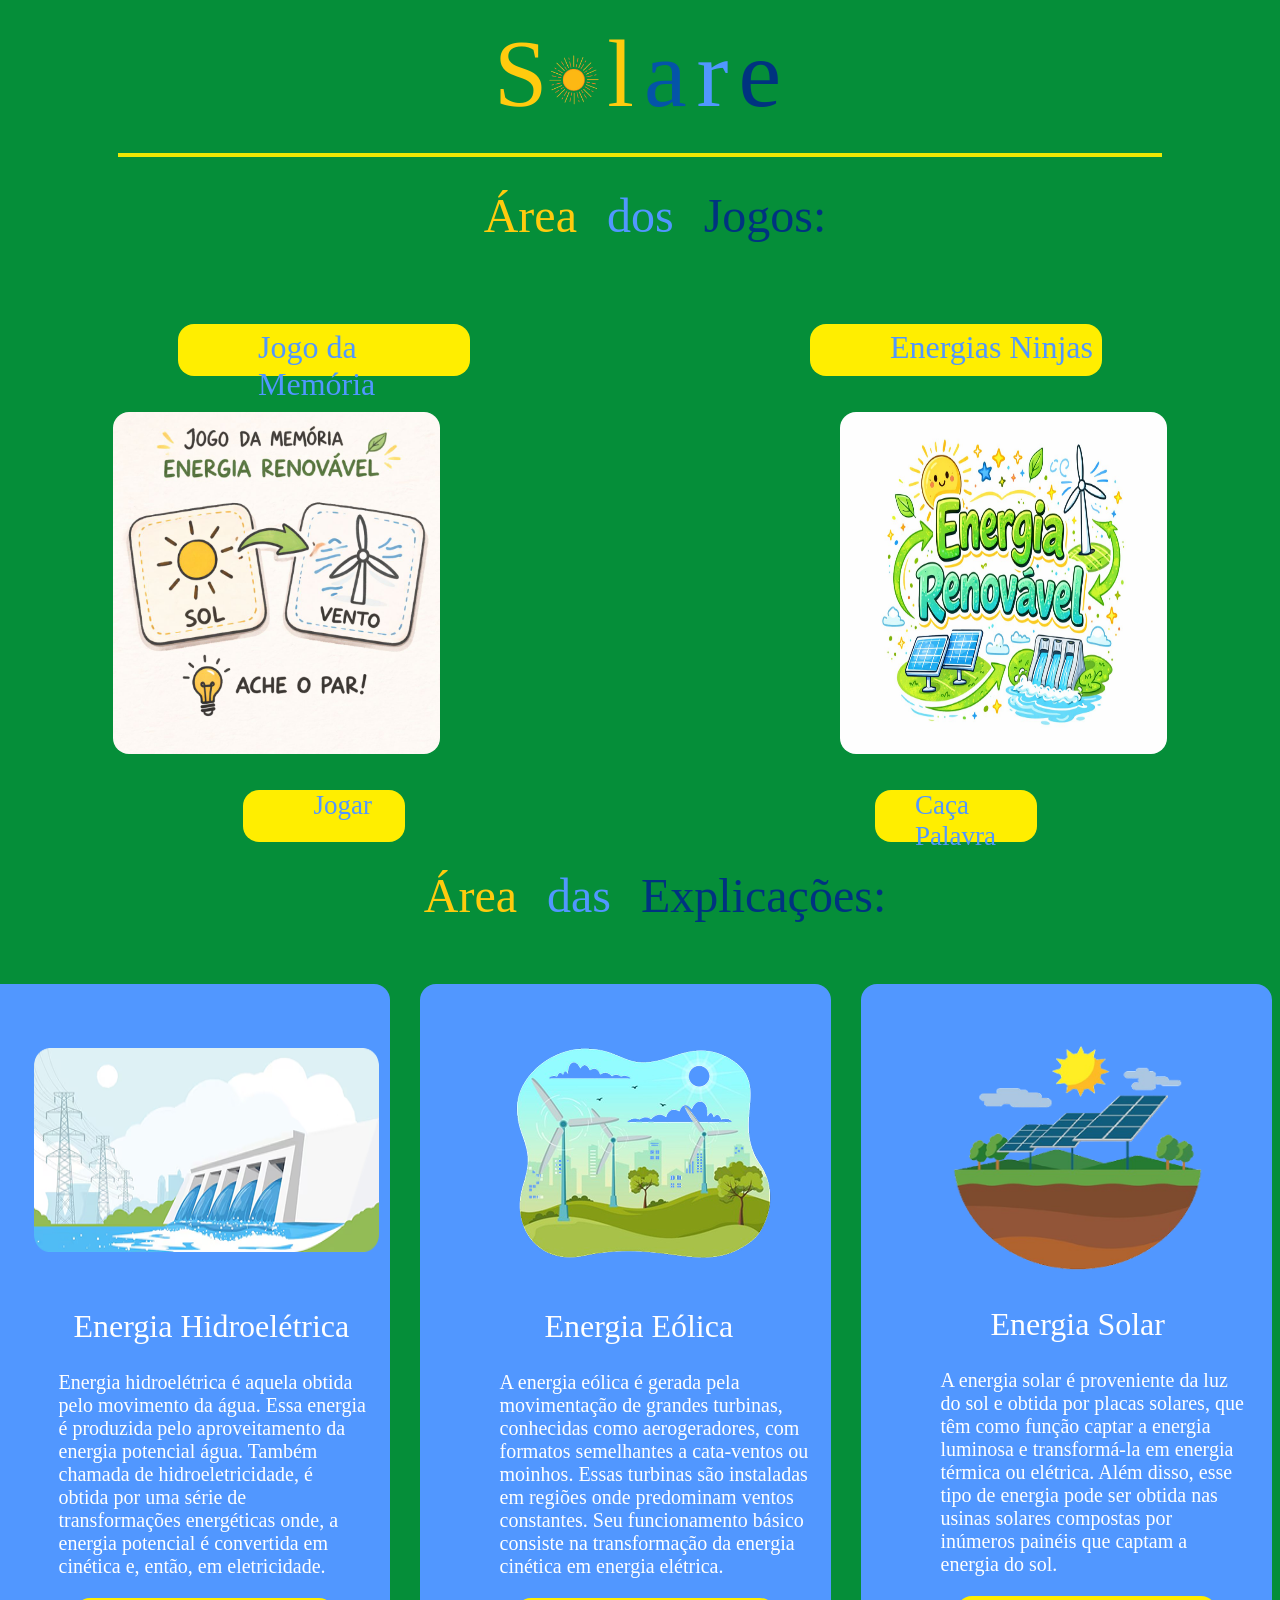
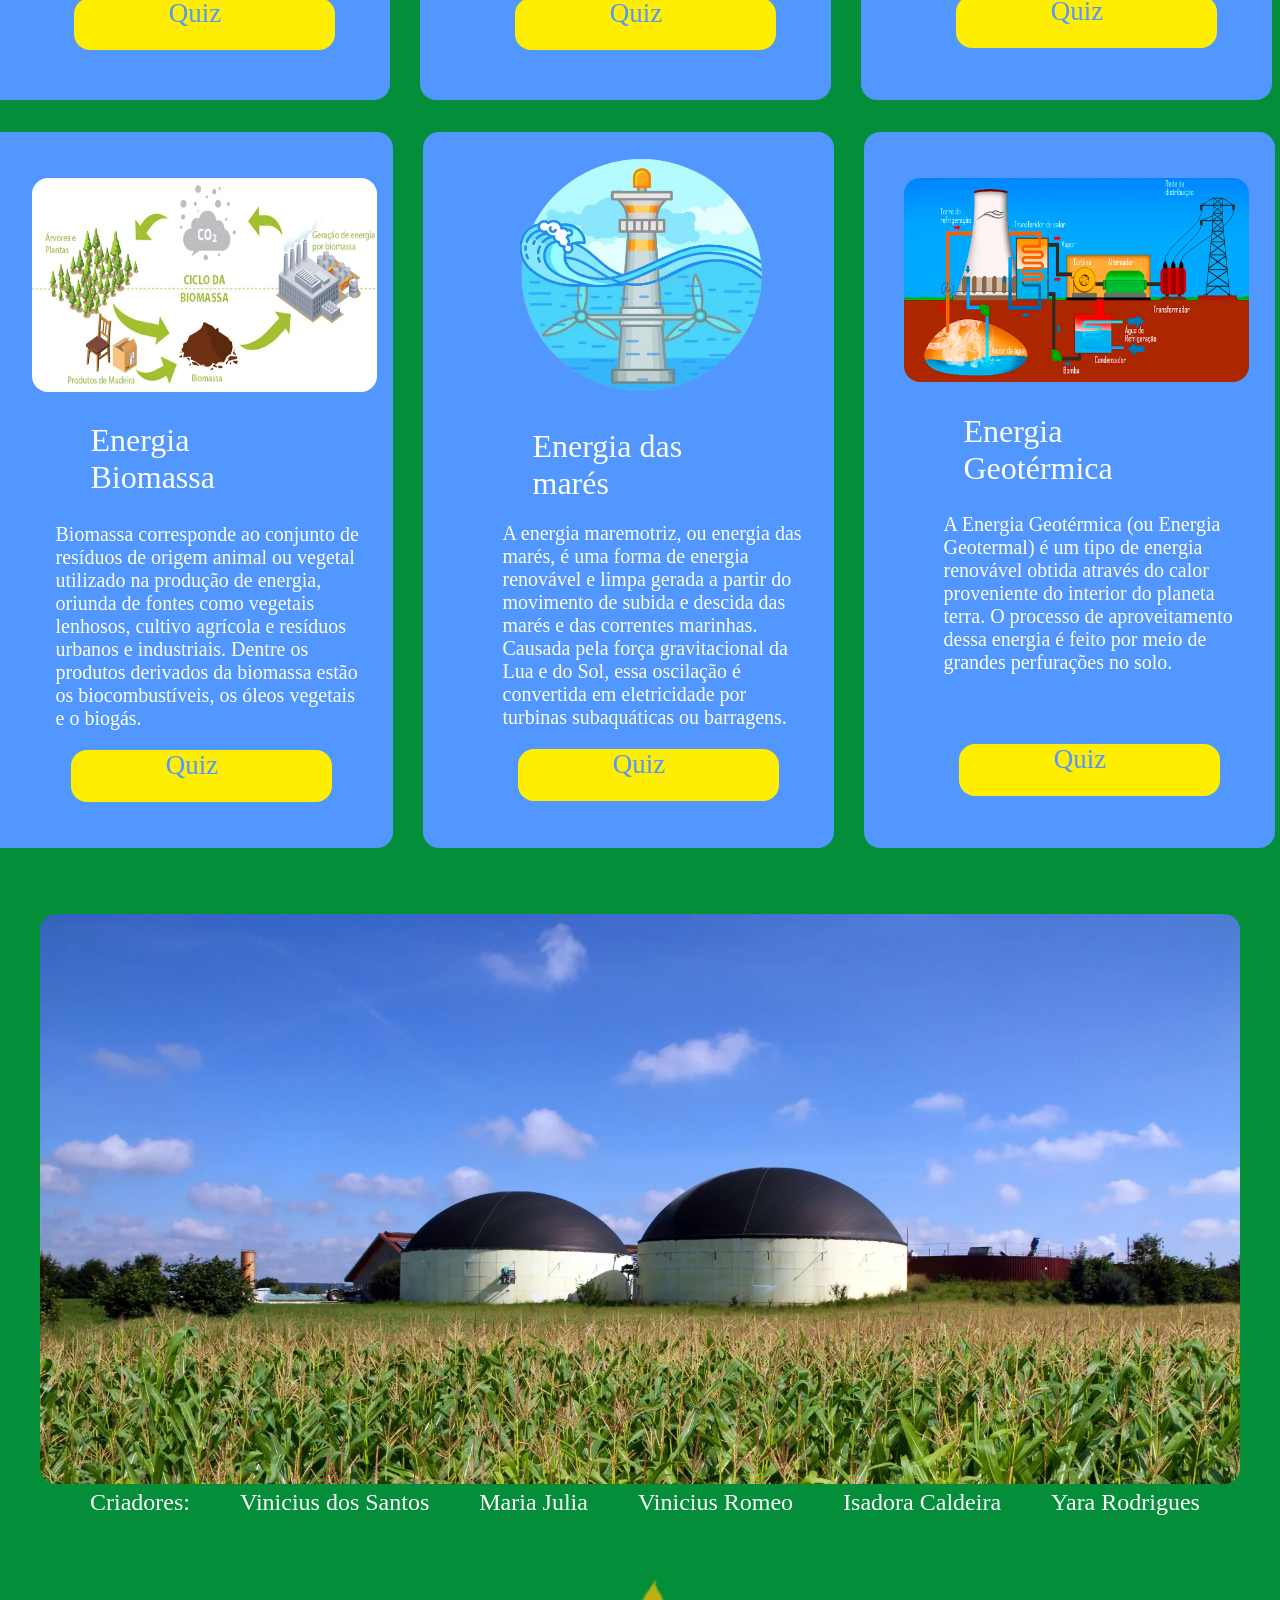
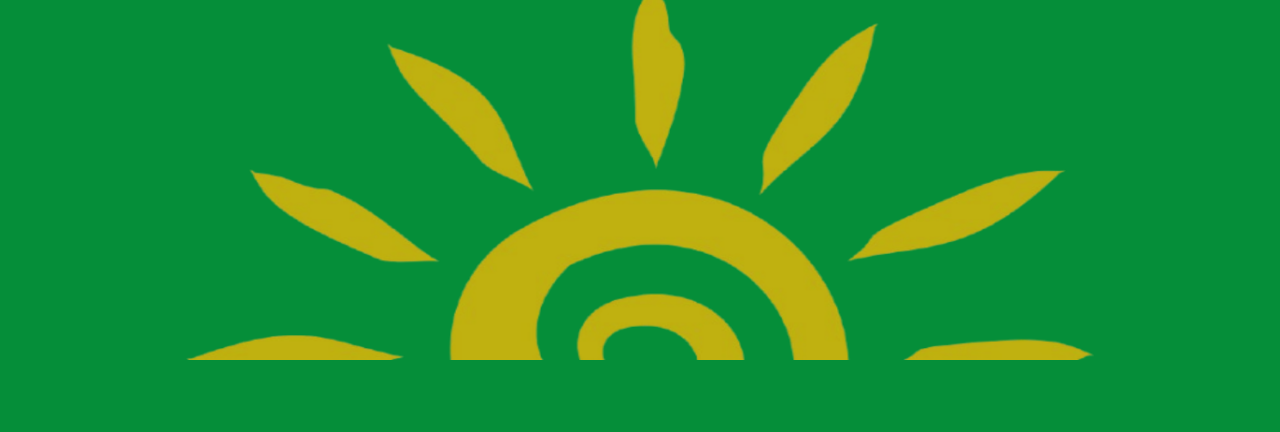
==== commit fdba25d7: "Add files via upload" ====
--- a/index.html
+++ b/index.html
@@ -41,14 +41,14 @@
     <section class="seção">
 
         <img class="jogos" src="jogo1.jpg">
-        <img class="jogos" src="jogo2.jpg">
+        <img class="jogos" src="jogo2.png">
 
     </section>
 
     <section class="seção">
 
         <ul class="Retangulo2"><a class="quiz" href="jogomemoria.html">Jogar</a></ul>
-        <ul class="Retangulo2"><a class="quiz" href="">Jogar</a></ul>
+        <ul class="Retangulo2"><a class="quiz2" href="palavracruzada.html">Caça Palavra</a></ul>
 
     </section>
 
--- a/index.css
+++ b/index.css
@@ -37,7 +37,7 @@
 }
 
 .linha{
-    width: 1360px;
+    width: 80%;
     height: 4px;
     background: rgba(255, 238, 0, 0.93);
     margin-top: -60px;
@@ -119,18 +119,25 @@
 
 a{
     text-decoration: none;
-}
-
+    text-align: center;
+}
+
+.quiz2{
+    color: #5197FF;
+    font-family: "Irish Grover";
+    font-size: 27px;
+    font-style: normal;
+    font-weight: 400;
+    line-height: normal;
+}
 .quiz{
     color: #5197FF;
     font-family: "Irish Grover";
-    font-size: 32px;
-    font-style: normal;
-    font-weight: 400;
-    line-height: normal;
-    margin-inline-start: 25%;
-    text-align: center;
-    margin-bottom: 20px;
+    font-size: 27px;
+    font-style: normal;
+    font-weight: 400;
+    line-height: normal;
+    margin-left: 25%;
 }
 
 
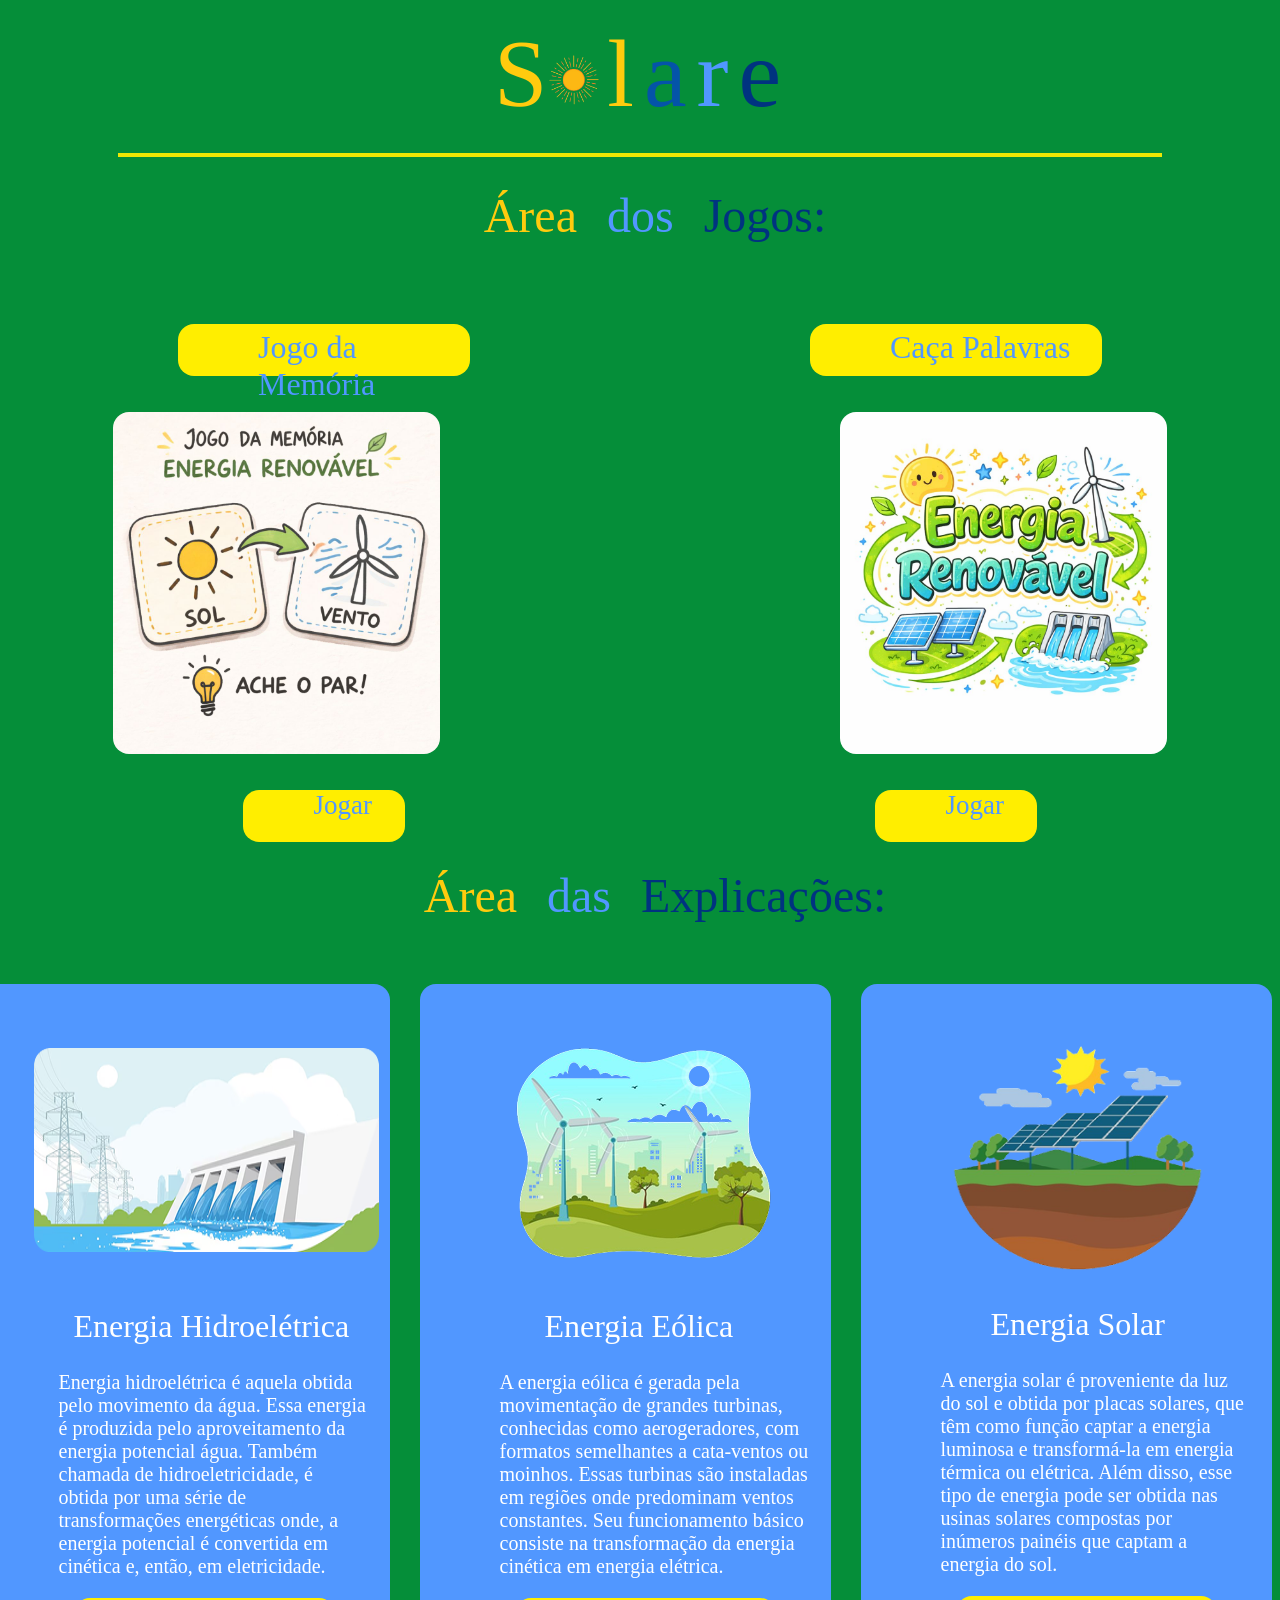
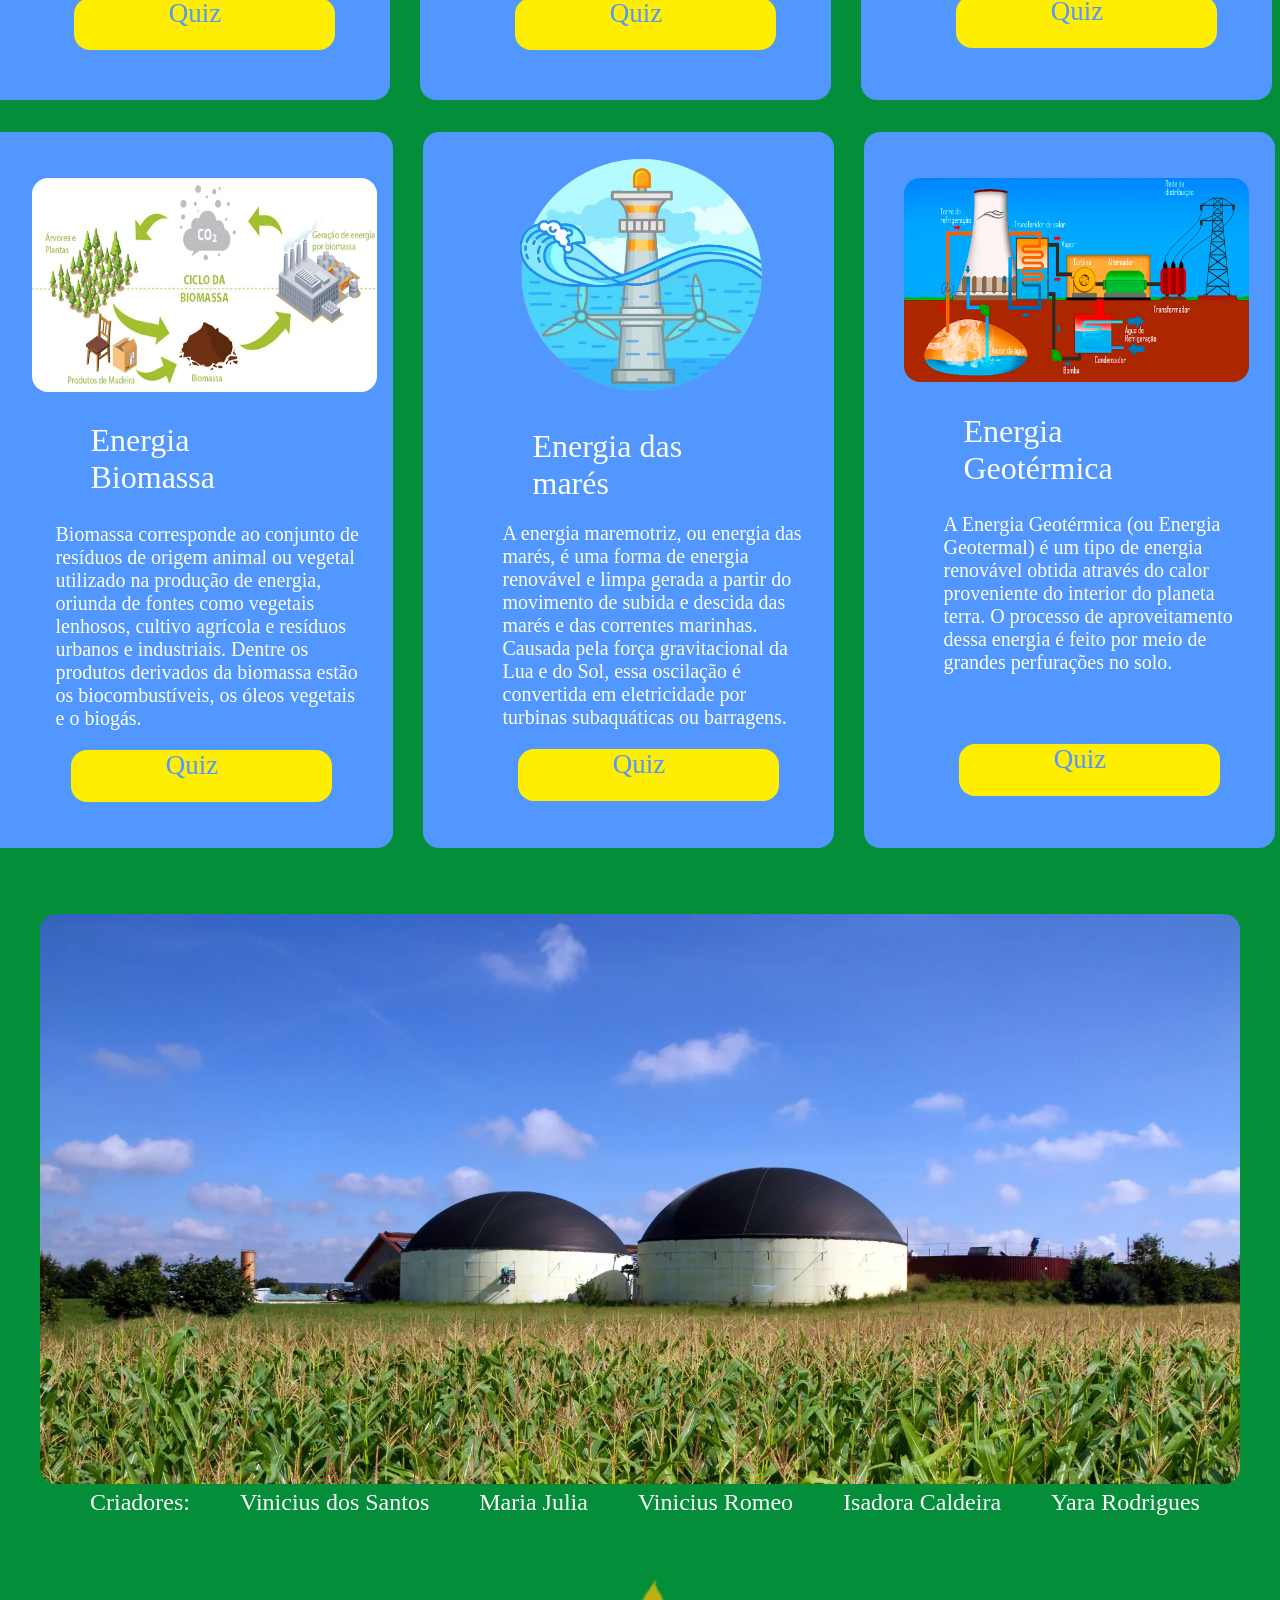
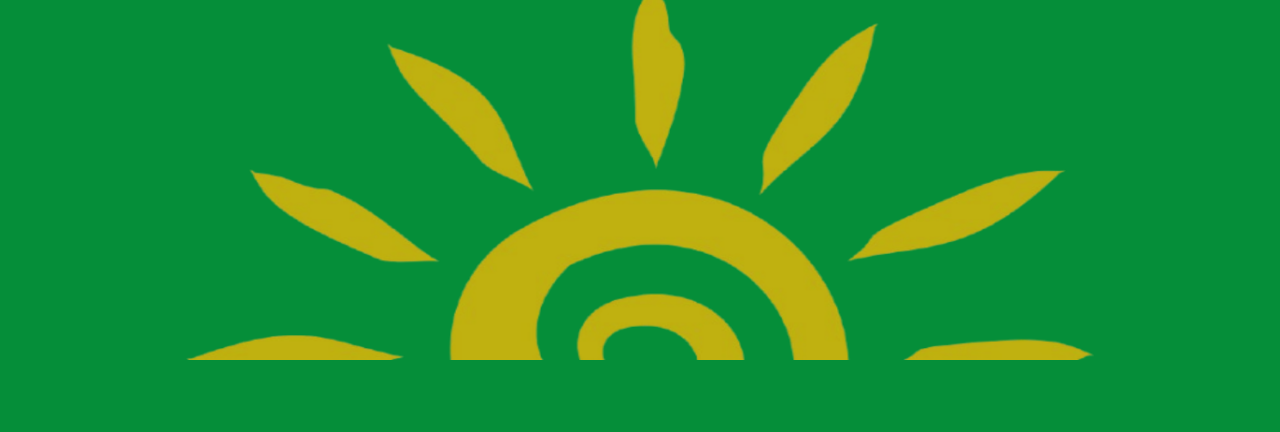
==== commit db79dc30: "Update index.html" ====
--- a/index.html
+++ b/index.html
@@ -34,7 +34,7 @@
     <section class="seção">
 
         <ul class="Retangulo1"><p class="escrita">Jogo da Memória</p></ul>
-        <ul class="Retangulo1"><p class="escrita">Energias Ninjas</p></ul>
+        <ul class="Retangulo1"><p class="escrita">Caça Palavras</p></ul>
 
     </section>
 
@@ -48,7 +48,7 @@
     <section class="seção">
 
         <ul class="Retangulo2"><a class="quiz" href="jogomemoria.html">Jogar</a></ul>
-        <ul class="Retangulo2"><a class="quiz2" href="palavracruzada.html">Caça Palavra</a></ul>
+        <ul class="Retangulo2"><a class="quiz" href="palavracruzada.html">Jogar</a></ul>
 
     </section>
 
@@ -198,4 +198,4 @@
 
 </body>
 <script src="index.js"></script>
-</html>+</html>
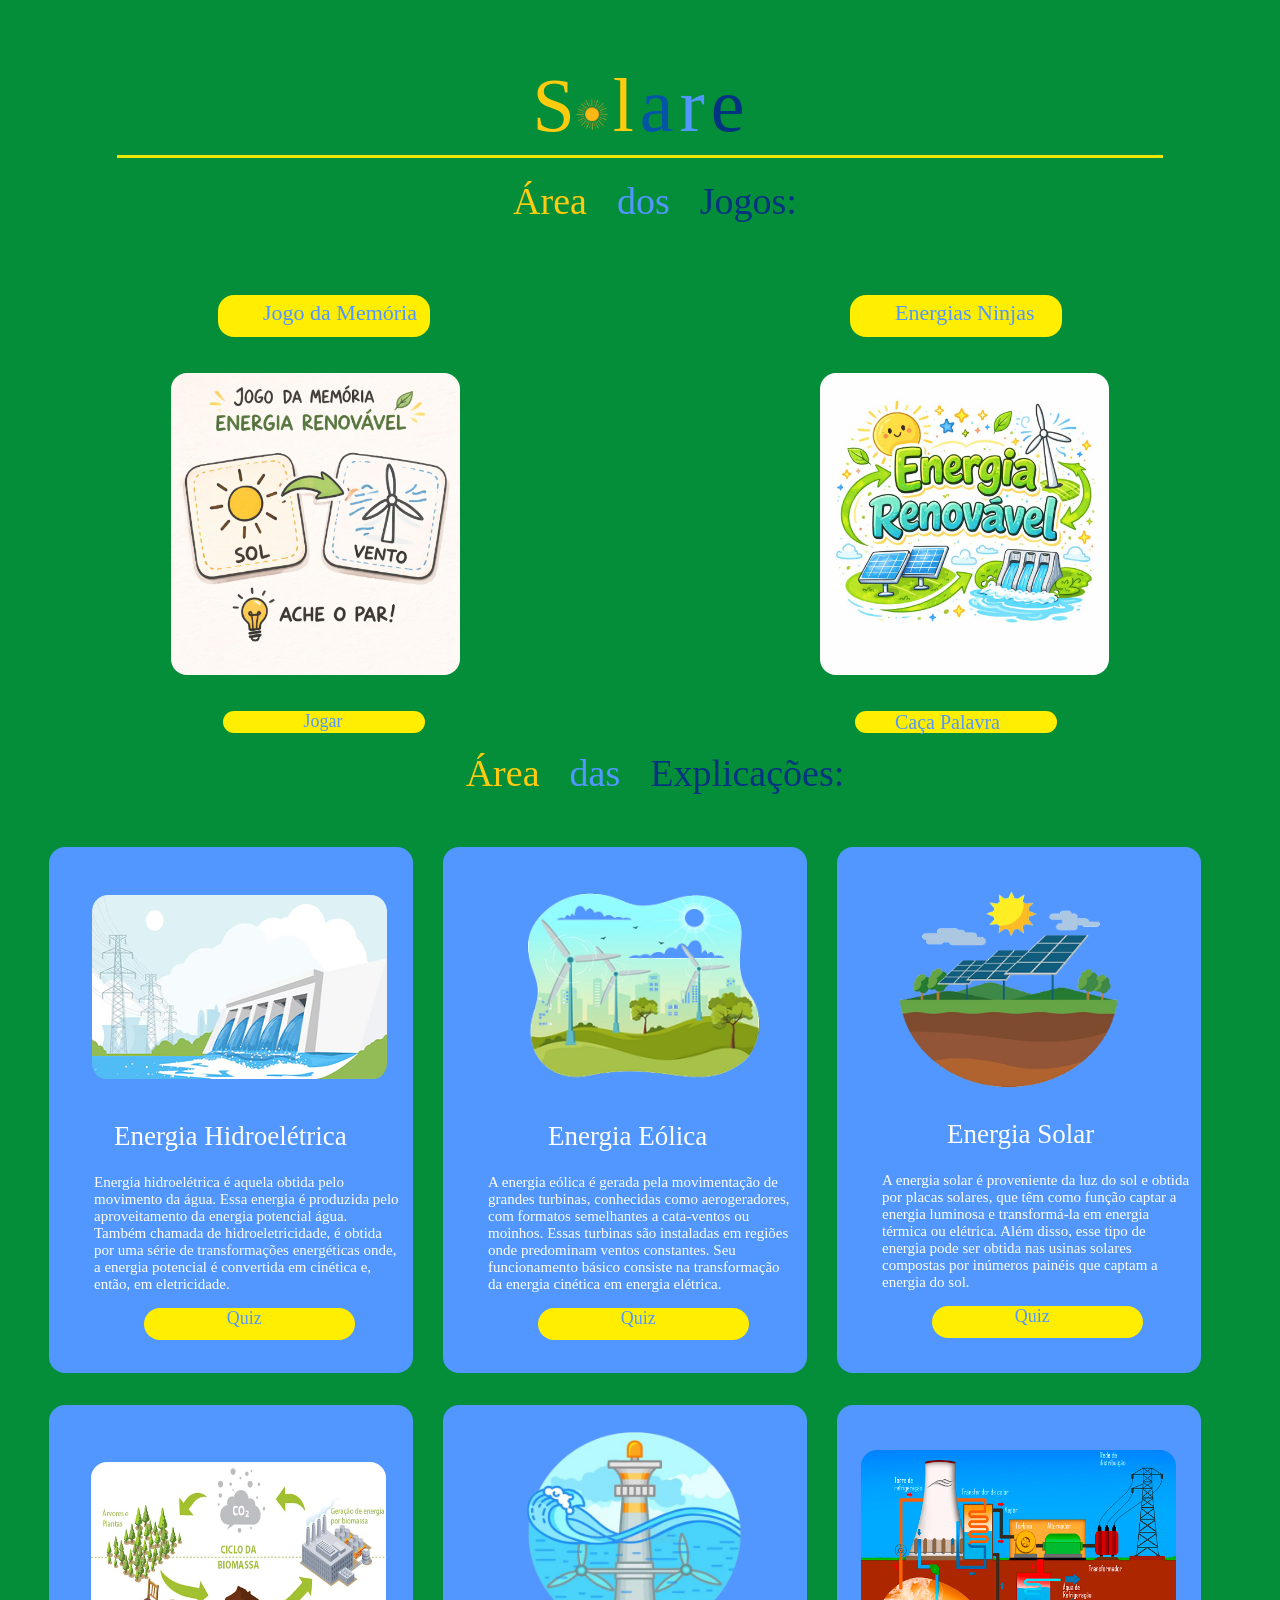
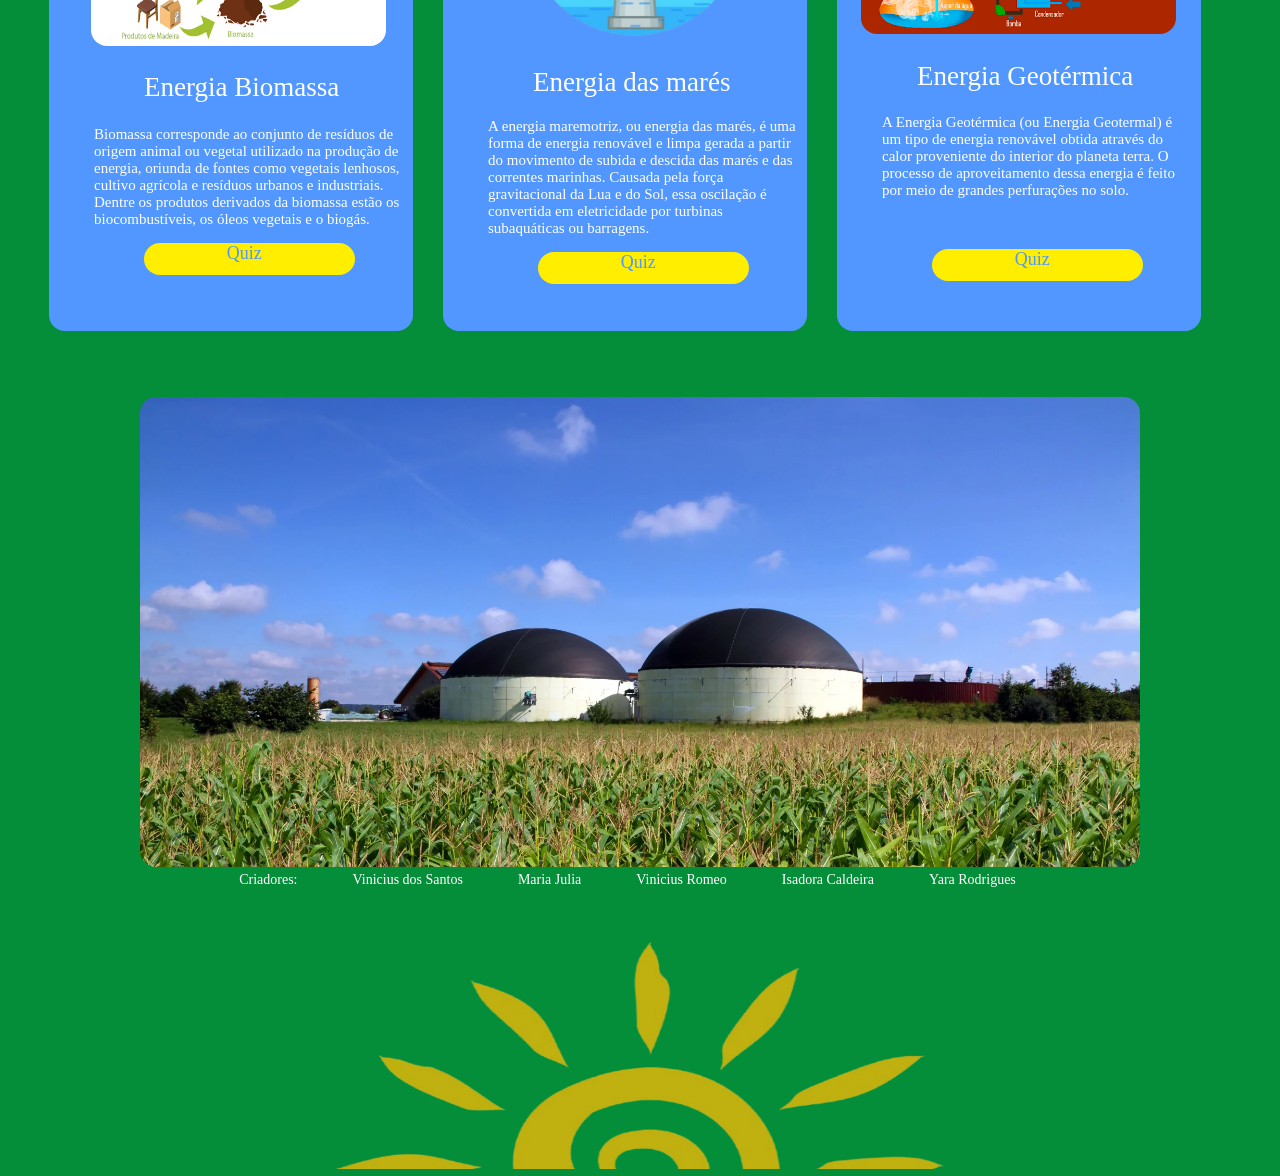
==== commit 8981ae96: "Add files via upload" ====
--- a/index.html
+++ b/index.html
@@ -34,7 +34,7 @@
     <section class="seção">
 
         <ul class="Retangulo1"><p class="escrita">Jogo da Memória</p></ul>
-        <ul class="Retangulo1"><p class="escrita">Caça Palavras</p></ul>
+        <ul class="Retangulo1"><p class="escrita">Energias Ninjas</p></ul>
 
     </section>
 
@@ -47,8 +47,8 @@
 
     <section class="seção">
 
-        <ul class="Retangulo2"><a class="quiz" href="jogomemoria.html">Jogar</a></ul>
-        <ul class="Retangulo2"><a class="quiz" href="palavracruzada.html">Jogar</a></ul>
+        <ul class="Retangulo2"><a class="quiz" href="loginmemoria.html">Jogar</a></ul>
+        <ul class="Retangulo2"><a class="quiz2" href="palavracruzada.html">Caça Palavra</a></ul>
 
     </section>
 
@@ -198,4 +198,4 @@
 
 </body>
 <script src="index.js"></script>
-</html>
+</html>
--- a/index.css
+++ b/index.css
@@ -125,7 +125,7 @@
 .quiz2{
     color: #5197FF;
     font-family: "Irish Grover";
-    font-size: 27px;
+    font-size: 23px;
     font-style: normal;
     font-weight: 400;
     line-height: normal;
@@ -133,7 +133,7 @@
 .quiz{
     color: #5197FF;
     font-family: "Irish Grover";
-    font-size: 27px;
+    font-size: 23px;
     font-style: normal;
     font-weight: 400;
     line-height: normal;
@@ -390,4 +390,438 @@
     margin-top: 20px;
     margin-bottom: -20px;
     display: flex;
+}
+
+
+@media (max-width:1300px) {
+/* Fundo */
+
+
+body{
+   background: #058E39;
+   background-size: 100%;
+}
+
+
+/* Titulo */
+
+
+nav{
+    display: flex;
+    padding: 3px;
+    align-items: center;
+    justify-content: center;
+    align-content: center;
+    flex-wrap: nowrap;
+    flex-direction: column;
+    margin-top: -15px;
+}
+.titulo{
+    color: #FFCB0E;
+    font-family: "Irish Grover";
+    font-size: 76px;
+    font-style: normal;
+    font-weight: 400;
+    line-height: normal;
+    padding: 3px;
+}
+
+.titulopng{
+    width: 35px;
+    height: 35px;
+    aspect-ratio: 63.17/63.49;
+}
+
+.linha{
+    width: 80%;
+    height: 3px;
+    background: rgba(255, 238, 0, 0.93);
+    margin-top: -60px;
+}
+
+
+/* Seção jogos */
+
+
+.h2{
+    display: flex;
+    unicode-bidi: isolate;
+    padding: 5px;
+    align-items: center;
+    justify-content: center;
+    align-content: center;
+    flex-wrap: nowrap;
+    flex-direction: row;
+    margin-top: -35px;
+}
+
+.subtitulo{
+    font-family: "Irish Grover";
+    font-size: 38px;
+    font-style: normal;
+    font-weight: 400;
+    line-height: normal;
+    margin-left: 30px;
+}
+
+.seção{
+    display: flex;
+    unicode-bidi: isolate;
+    align-items: center;
+    justify-content: center;
+    align-content: center;
+    flex-wrap: nowrap;
+    flex-direction: row;
+    margin-top: 20px;
+}
+
+.Retangulo1{
+    width: 207px;
+    height: 42px;
+    border-radius: 16px;
+    background: #FE0;
+    margin-inline: 210px;
+}
+
+p{
+    display: flex;
+    margin-inline-start: 5px;
+    margin-top: 5px;
+    
+}
+
+.escrita{
+    color: #5197FF;
+    font-family: "Irish Grover";
+    font-size: 22px;
+    font-style: normal;
+    font-weight: 400;
+    line-height: normal;
+}
+
+.jogos{
+    width: 297px;
+    height: 302px;
+    aspect-ratio: 109/114;
+    border-radius: 16px;
+    margin-inline: 180px;
+}
+
+.Retangulo2{
+    width: 141px;
+    height: 42px;
+    border-radius: 16px;
+    background: #FE0;
+    margin-inline: 225px;
+}
+
+a{
+    text-decoration: none;
+    text-align: center;
+}
+
+.quiz2{
+    color: #5197FF;
+    font-family: "Irish Grover";
+    font-size: 20px;
+    font-style: normal;
+    font-weight: 400;
+    line-height: normal;
+}
+.quiz{
+    color: #5197FF;
+    font-family: "Irish Grover";
+    font-size: 24px;
+    font-style: normal;
+    font-weight: 400;
+    line-height: normal;
+    padding-left: 25%;
+}
+
+
+/* Explicações */
+
+.explicação{
+    display: flex;
+    flex-shrink: 0;
+    border-radius: 16px;
+    flex-wrap: nowrap;
+    flex-direction: row;
+    align-content: center;
+    justify-content: center;
+}
+
+.informações{
+    width: 324px;
+    height: 526px;
+    border-radius: 16px;
+    background: #5197FF;
+    margin-right: 30px;
+    flex-direction: row;
+    align-content: center;
+    justify-content: center;
+}
+
+.informações img{
+    border-radius: 16px;
+    
+}
+
+.informações h2{
+    color: #FFF;
+    font-family: "Irish Grover";
+    font-size: 27px;
+    font-style: normal;
+    font-weight: 400;
+    line-height: normal;
+}
+
+.informações p{
+    color: #FFF;
+    font-family: Itim;
+    font-size: 15px;
+    font-style: normal;
+    font-weight: 400;
+    line-height: normal;
+    width: 309px;
+}
+
+.hydro{
+    margin-inline-start: 25px;
+}
+
+.eoli{
+    margin-inline-start: 65px;
+}
+
+.sol{
+    margin-inline-start: 70px;
+}
+
+.png1{
+    width: 295px;
+    height: 184px;
+    aspect-ratio: 15/8;
+    margin-inline-start: 2.5px;
+    margin-top: 15px;
+    padding-bottom: 15px;
+}
+
+.png2{
+    width: 317px;
+    height: 214px;
+    aspect-ratio: 64/45;
+    margin-inline-start: 1.5px;
+}
+.png3{
+    width: 223px;
+    height: 210px;
+    aspect-ratio: 119/127;
+    margin-inline-start: 20px;
+}
+
+.png4{
+    width: 295px;
+    height: 184px;
+    margin-inline: 1.5px;
+}
+
+.png5{
+    width: 223px;
+    height: 214px;
+    margin-top: -25px;
+    margin-inline: 12%;
+}
+
+.png6{
+    width: 315px;
+    height: 184px;
+    margin-top: -15px;
+    margin-inline: -5%;
+}
+
+.bio{
+    margin-inline: 55px;
+}
+
+.mare{
+    margin-inline: 50px;
+    margin-bottom: 20px;
+}
+
+.geo{
+    margin-inline: 40px;
+}
+.espace{
+    margin-bottom: 50px;
+}
+.arrumação{
+    width: 171px;
+    height: 32px;
+    border-radius: 16px;
+    background: #FE0;
+    margin-top: 0px;
+    margin-inline: 55px;
+    display: flex;
+    margin-bottom: -10px;
+}
+
+.Retangulo3{
+    width: 171px;
+    height: 32px;
+    border-radius: 16px;
+    background: #FE0;
+    margin-top: 5px;
+    margin-inline: 55px;
+    display: flex;
+}
+
+
+/* Carrosel */
+
+
+.carrossel {
+   margin:  0 auto;
+   width: 1000px;
+   height: 470px;
+   overflow: hidden;
+   border-radius: 16px;
+   margin-top: 50px;
+}
+.slides {
+   width: 400%;
+   height: 470px;
+   border-radius: 16px;
+   display: flex;
+}
+.slides input {
+   display: none;
+}
+.img1{
+   width: 25%;
+   position: relative;
+   transition: 1.5s;
+}
+.img1 img{
+   width: 1000px;
+}
+.img2{
+   width: 25%;
+   position: relative;
+   transition: 1.5s;
+}
+.img2 img{
+   width: 1000px;
+}
+.img3{
+   width: 25%;
+   position: relative;
+   transition: 1.5s;
+}
+.img3 img{
+   width: 1000px;
+}
+.img4{
+   width: 25%;
+   position: relative;
+   transition: 1.5s;
+}
+.img4 img{
+   width: 1000px;
+}
+.nvgmnl {
+   position: absolute;
+   width: 1000px;
+   margin-top: -40px;
+   display: flex;
+   justify-content: center;
+}
+.mnlbtn {
+   border: 2px solid #FFF;
+   padding: 5px;
+   border-radius: 8px;
+   cursor: pointer;
+   transition: 1s;
+}
+.mnlbtn:not(:last-child) {
+   margin-right: 40px;
+}
+#radio1:checked ~ .img1 {
+   margin-left: 0;
+}
+#radio2:checked ~ .img1 {
+   margin-left: -25%;
+}
+#radio3:checked ~ .img1 {
+   margin-left: -50%;
+}
+#radio4:checked ~ .img1 {
+   margin-left: -75%;
+}
+
+
+/* Criadores */
+
+.Retangulo2{
+    width: 168px;
+    height: 22px;
+    border-radius: 16px;
+    background: #FE0;
+    margin-inline: 215px;
+}
+
+a{
+    text-decoration: none;
+}
+
+.quiz{
+    color: #5197FF;
+    font-family: "Irish Grover";
+    font-size: 18px;
+    font-style: normal;
+    font-weight: 400;
+    line-height: normal;
+    margin-inline-start: 0%;
+    text-align: center;
+}
+
+.criadores {
+   display: flex;
+   flex-wrap: nowrap;
+   flex-direction: row;
+   gap: 50px;
+   align-content: center;
+   justify-content: center;
+   margin-left: -30px;
+}
+
+.nomes{
+    color: #FFF;
+    font-family: "Irish Grover";
+    font-size: 14px;
+    font-style: normal;
+    font-weight: 400;
+    line-height: normal;
+}
+
+.seção{
+    display: flex;
+    unicode-bidi: isolate;
+    align-items: center;
+    justify-content: center;
+    align-content: center;
+    flex-wrap: nowrap;
+    flex-direction: row;
+    margin-top: 20px;
+}
+
+.solare{
+    width: 608px;
+    height: 227px;
+    aspect-ratio: 167/84;
+    opacity: 0.75;
+    margin-top: 20px;
+    margin-bottom: -20px;
+    display: flex;
+}   
 }
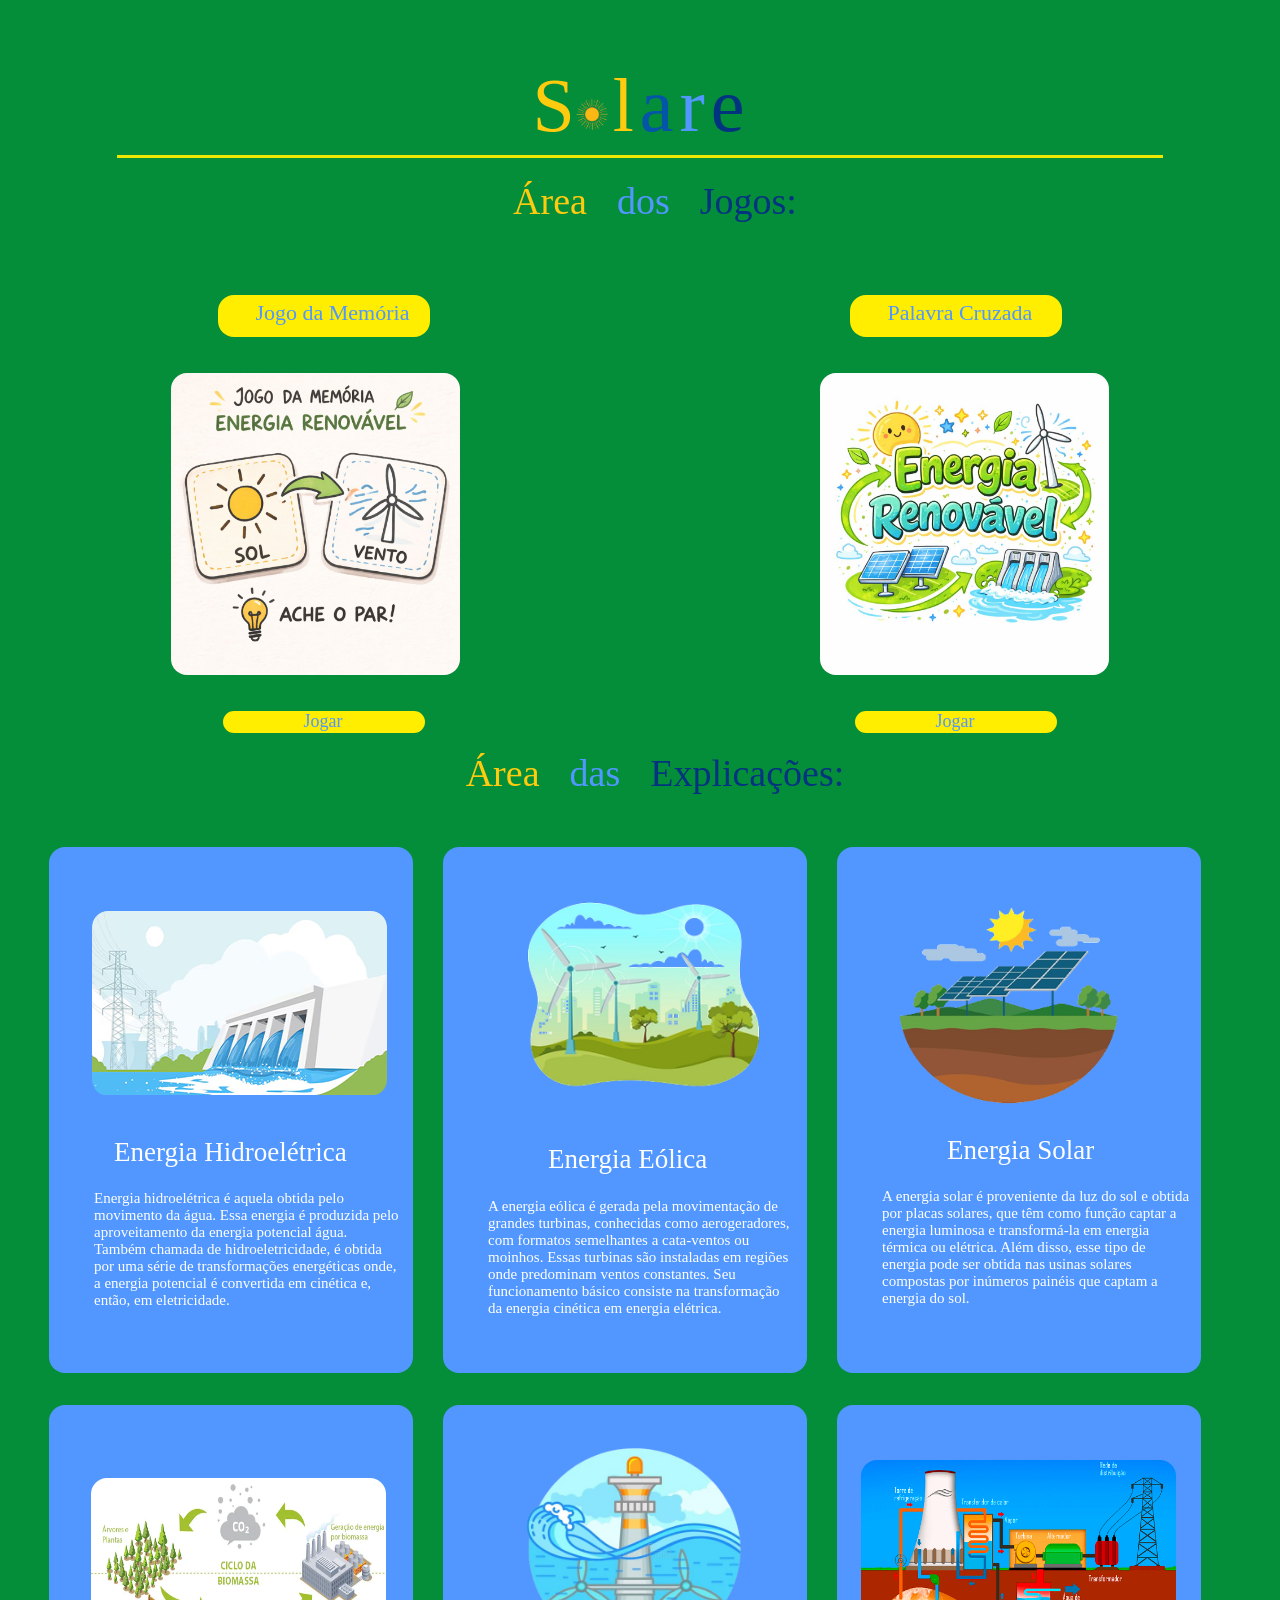
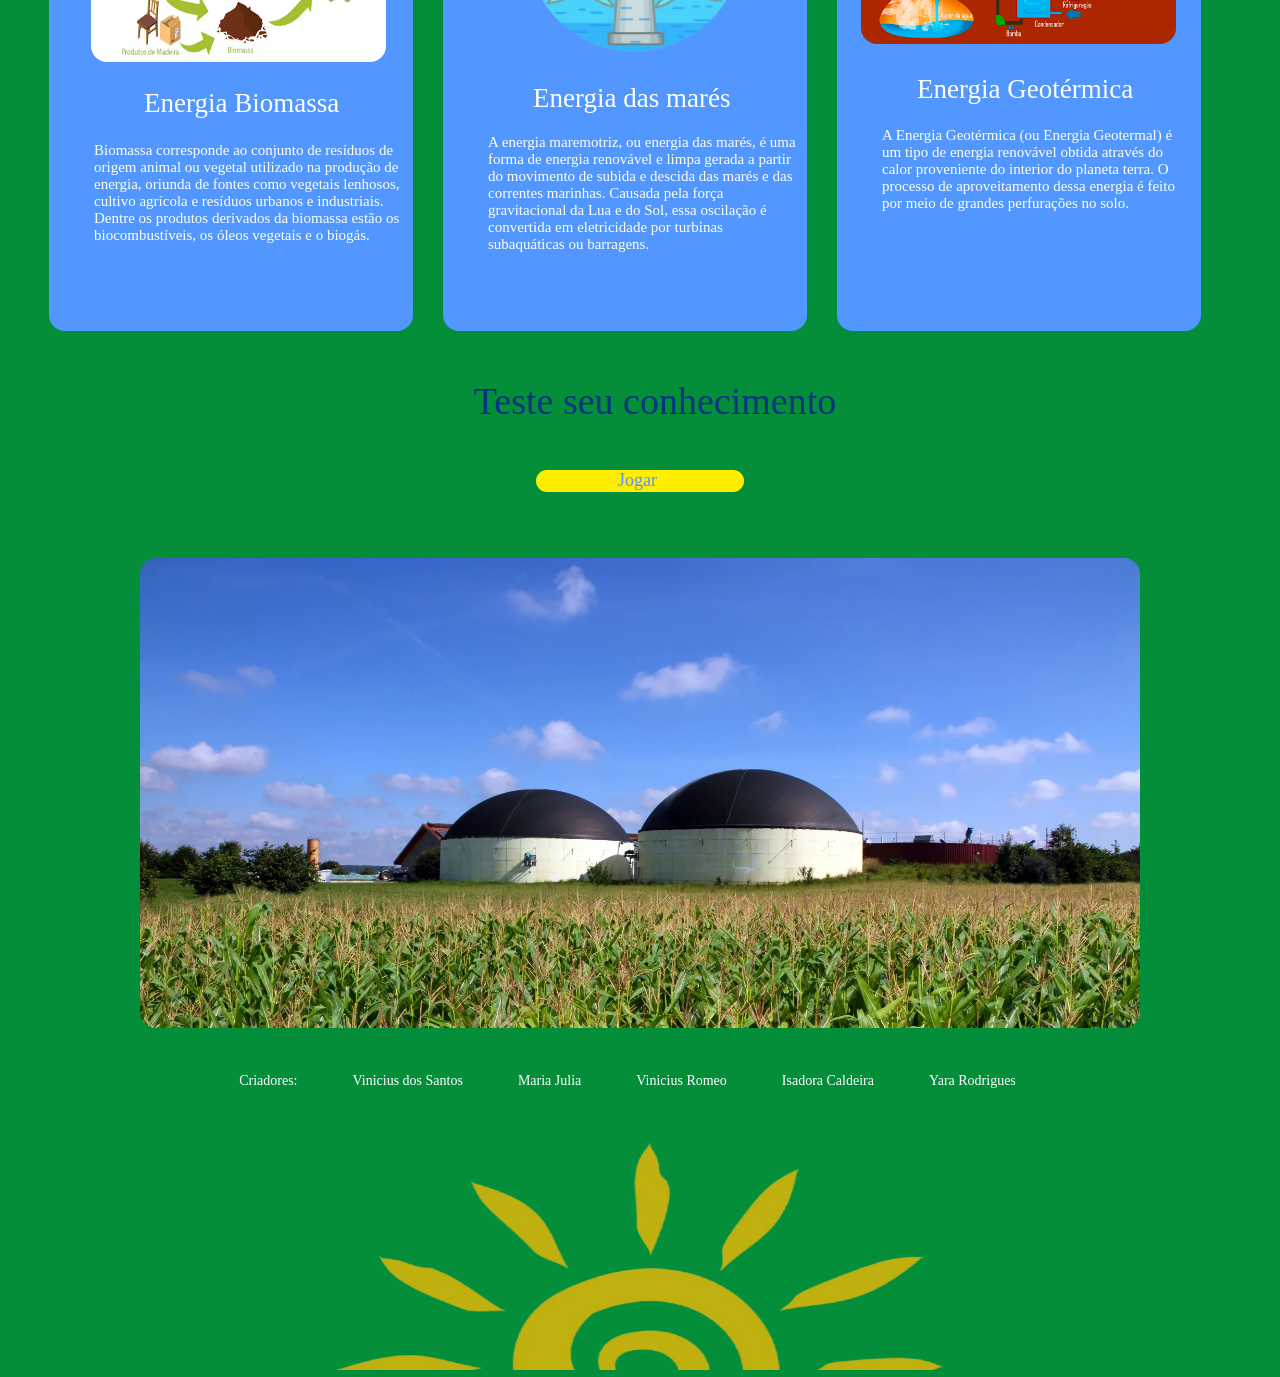
==== commit c5345b20: "Add files via upload" ====
--- a/index.html
+++ b/index.html
@@ -4,7 +4,9 @@
     <meta charset="UTF-8">
     <meta name="viewport" content="width=device-width, initial-scale=1.0">
     <link rel="stylesheet" href="index.css">
-    <title>Página Inicial</title>
+    <link rel="preconnect" href="https://fonts.googleapis.com">
+    <link rel="preconnect" href="https://fonts.gstatic.com" crossorigin>
+    <link href="https://fonts.googleapis.com/css2?family=Aladin&family=Archivo+Black&family=Bubblegum+Sans&family=Chelsea+Market&family=Roboto:ital,wght@0,100..900;1,100..900&family=Saira:ital,wght@0,100..900;1,100..900&family=Silkscreen:wght@400;700&family=Syne+Mono&display=swap" rel="stylesheet">
 </head>
 <body>
     
@@ -34,7 +36,7 @@
     <section class="seção">
 
         <ul class="Retangulo1"><p class="escrita">Jogo da Memória</p></ul>
-        <ul class="Retangulo1"><p class="escrita">Energias Ninjas</p></ul>
+        <ul class="Retangulo1"><p class="escrita">Palavra Cruzada</p></ul>
 
     </section>
 
@@ -48,7 +50,7 @@
     <section class="seção">
 
         <ul class="Retangulo2"><a class="quiz" href="loginmemoria.html">Jogar</a></ul>
-        <ul class="Retangulo2"><a class="quiz2" href="palavracruzada.html">Caça Palavra</a></ul>
+        <ul class="Retangulo2"><a class="quiz" href="palavracruzada.html">Jogar</a></ul>
 
     </section>
 
@@ -75,7 +77,7 @@
             <img class="png1" src="planta-hidroelectrica-presa-fluvial-generacion-energia-hidroeletrica-deposito-linea-energia_274258-787 1.png">
             <h2 class="hydro">Energia Hidroelétrica</h2>
             <p>Energia hidroelétrica é aquela obtida pelo movimento da água. Essa energia é produzida pelo aproveitamento da energia potencial água. Também chamada de hidroeletricidade, é obtida por uma série de transformações energéticas onde, a energia potencial é convertida em cinética e, então, em eletricidade.</p>
-            <ul class="Retangulo3"><a class="quiz" href="index.html">Quiz</a></ul>
+            
 
         </ul>
 
@@ -84,7 +86,7 @@
             <img class="png2" src="wind-energy-facility-illustration-download-in-svg-png-gif-file-formats--world-logo-production-global-day-save-environment-pack-nature-illustrations-6763734-removebg-preview 1.png">
             <h2 class="eoli">Energia Eólica</h2>
             <p>A energia eólica é gerada pela movimentação de grandes turbinas, conhecidas como aerogeradores, com formatos semelhantes a cata-ventos ou moinhos. Essas turbinas são instaladas em regiões onde predominam ventos constantes. Seu funcionamento básico consiste na transformação da energia cinética em energia elétrica.</p>
-            <ul class="Retangulo3"><a class="quiz" href="index.html">Quiz</a></ul>
+           
 
         </ul>
 
@@ -93,7 +95,7 @@
             <img class="png3" src="solar-removebg-preview 1.png">
             <h2 class="sol">Energia Solar</h2>
             <p>A energia solar é proveniente da luz do sol e obtida por placas solares, que têm como função captar a energia luminosa e transformá-la em energia térmica ou elétrica. Além disso, esse tipo de energia pode ser obtida nas usinas solares compostas por inúmeros painéis que captam a energia do sol.</p>
-            <ul class="Retangulo3"><a class="quiz" href="index.html">Quiz</a></ul>
+    
 
         </ul>  
 
@@ -106,7 +108,7 @@
             <img class="png4" src="ciclo-da-biomassa.webp">
             <h2 class="bio">Energia Biomassa</h2>
             <p> Biomassa corresponde ao conjunto de resíduos de origem animal ou vegetal utilizado na produção de energia, oriunda de fontes como vegetais lenhosos, cultivo agrícola e resíduos urbanos e industriais. Dentre os produtos derivados da biomassa estão os biocombustíveis, os óleos vegetais e o biogás.</p>
-            <ul class="Retangulo3"><a class="quiz" href="index.html">Quiz</a></ul>
+      
 
         </ul>
 
@@ -115,7 +117,7 @@
             <img class="png5" src="central-elétrica-de-marés-conceito-energia-ecológica-ilustração-vetorial-em-estilo-plano-215961422-removebg-preview.png">
             <h2 class="mare">Energia das marés</h2>
             <p>A energia maremotriz, ou energia das marés, é uma forma de energia renovável e limpa gerada a partir do movimento de subida e descida das marés e das correntes marinhas. Causada pela força gravitacional da Lua e do Sol, essa oscilação é convertida em eletricidade por turbinas subaquáticas ou barragens.</p>
-            <ul class="Retangulo3"><a class="quiz" href="index.html">Quiz</a></ul>
+           
 
         </ul>
 
@@ -124,10 +126,15 @@
             <img class="png6" src="image-24.png">
             <h2 class="geo">Energia Geotérmica</h2>
             <p class="espace">A Energia Geotérmica (ou Energia Geotermal) é um tipo de energia renovável obtida através do calor proveniente do interior do planeta terra. O processo de aproveitamento dessa energia é feito por meio de grandes perfurações no solo.</p>
-            <ul class="arrumação"><a class="quiz" href="index.html">Quiz</a></ul>
+            
 
         </ul>  
 
+    </section>
+
+    <section>       
+        <h2 class="subtitulo" style="color: #003380">Teste seu conhecimento</h2>  
+        <ul class="Retangulo2"><a class="quiz" href="quiz.html">Jogar</a></ul>
     </section>
 
     
--- a/index.css
+++ b/index.css
@@ -18,21 +18,21 @@
     align-content: center;
     flex-wrap: nowrap;
     flex-direction: column;
-    margin-top: -80px;
-}
+    margin-top: -60px;
+}
+
 .titulo{
     color: #FFCB0E;
-    font-family: "Irish Grover";
-    font-size: 96px;
-    font-style: normal;
-    font-weight: 400;
-    line-height: normal;
+    font-family: "Chelsea Market", system-ui;
+    font-weight: 400;
+    font-style: normal;    
+    font-size: 96px;  
     padding: 5px;
 }
 
 .titulopng{
-    width: 55px;
-    height: 55px;
+    width: 65px;
+    height: 65px;
     aspect-ratio: 63.17/63.49;
 }
 
@@ -40,7 +40,7 @@
     width: 80%;
     height: 4px;
     background: rgba(255, 238, 0, 0.93);
-    margin-top: -60px;
+    margin-top: -80px;
 }
 
 
@@ -59,12 +59,11 @@
 }
 
 .subtitulo{
-    font-family: "Irish Grover";
     font-size: 48px;
-    font-style: normal;
-    font-weight: 400;
-    line-height: normal;
     margin-left: 30px;
+    font-family: "Bubblegum Sans", sans-serif;
+    font-weight: 400;
+    font-style: normal;
 }
 
 .seção{
@@ -94,11 +93,11 @@
 
 .escrita{
     color: #5197FF;
-    font-family: "Irish Grover";
-    font-size: 32px;
-    font-style: normal;
-    font-weight: 400;
-    line-height: normal;
+    font-size: 22px;
+    font-family: "Silkscreen", sans-serif;
+    font-weight: 700;
+    font-style: normal;
+    margin-inline-start: -1.5%;
 }
 
 .jogos{
@@ -114,7 +113,7 @@
     height: 52px;
     border-radius: 16px;
     background: #FE0;
-    margin-inline: 235px;
+    margin-inline: 10%;
 }
 
 a{
@@ -122,22 +121,13 @@
     text-align: center;
 }
 
-.quiz2{
-    color: #5197FF;
-    font-family: "Irish Grover";
-    font-size: 23px;
-    font-style: normal;
-    font-weight: 400;
-    line-height: normal;
-}
 .quiz{
     color: #5197FF;
-    font-family: "Irish Grover";
     font-size: 23px;
-    font-style: normal;
-    font-weight: 400;
-    line-height: normal;
-    margin-left: 25%;
+    font-family: "Silkscreen", sans-serif;
+    font-weight: 700;
+    font-style: normal;   
+    margin-left: 10%;
 }
 
 
@@ -155,7 +145,7 @@
 
 .informações{
     width: 414px;
-    height: 716px;
+    height: 656px;
     border-radius: 16px;
     background: #5197FF;
     margin-right: 30px;
@@ -165,26 +155,26 @@
 }
 
 .informações img{
-    border-radius: 16px;
-    
+    border-radius: 16px;   
 }
 
 .informações h2{
     color: #FFF;
-    font-family: "Irish Grover";
     font-size: 32px;
-    font-style: normal;
-    font-weight: 400;
-    line-height: normal;
+    font-family: "Bubblegum Sans", sans-serif;
+    font-weight: 400;
+    font-style: normal;
 }
 
 .informações p{
     color: #FFF;
-    font-family: Itim;
     font-size: 20px;
-    font-style: normal;
-    font-weight: 400;
-    line-height: normal;
+    font-family: "Roboto", sans-serif;
+    font-optical-sizing: auto;
+    font-weight: 600;
+    font-style: normal;
+    font-variation-settings:
+    "wdth" 100;
     width: 309px;
 }
 
@@ -193,7 +183,7 @@
 }
 
 .eoli{
-    margin-inline-start: 85px;
+    margin-inline-start: 85px;  
 }
 
 .sol{
@@ -214,6 +204,7 @@
     height: 244px;
     aspect-ratio: 64/45;
     margin-inline-start: 10px;
+    padding-bottom: 15px;
 }
 .png3{
     width: 253px;
@@ -238,7 +229,7 @@
 .png6{
     width: 345px;
     height: 204px;
-    margin-top: -35px;
+    margin-top: 8%;
 }
 
 .bio{
@@ -252,19 +243,10 @@
 
 .geo{
     margin-inline: 60px;
+    margin-top: 8%;
 }
 .espace{
     margin-bottom: 70px;
-}
-.arrumação{
-    width: 221px;
-    height: 52px;
-    border-radius: 16px;
-    background: #FE0;
-    margin-top: 10px;
-    margin-inline: 55px;
-    display: flex;
-    margin-bottom: -30px;
 }
 
 .Retangulo3{
@@ -275,6 +257,14 @@
     margin-top: 5px;
     margin-inline: 55px;
     display: flex;
+}
+
+section {
+    display: flex;
+    align-items: center;
+    flex-direction: column;
+    flex-wrap: nowrap;
+    
 }
 
 
@@ -362,6 +352,36 @@
 
 
 /* Criadores */
+
+.Retangulo2{
+    width: 188px;
+    height: 42px;
+    border-radius: 8px;
+    background: #FE0;
+    margin-inline: 235px;
+    
+}
+
+a{
+    text-decoration: none;
+}
+
+.ref{
+    color: #5197FF;
+    font-family: "Roboto", sans-serif;
+    font-optical-sizing: auto;
+    font-weight: 400;
+    font-style: normal;
+    font-variation-settings:"wdth" 100;
+    
+
+
+    font-size: 28px;
+    margin-inline-start: 0%;
+    text-align: center;
+    display: flex;
+    justify-content: center;  
+}
 
 .criadores {
    display: flex;
@@ -371,20 +391,36 @@
    align-content: center;
    justify-content: center;
    margin-left: -30px;
+   margin-top: 40px;
 }
 
 .nomes{
     color: #FFF;
-    font-family: "Irish Grover";
+    
     font-size: 24px;
-    font-style: normal;
-    font-weight: 400;
-    line-height: normal;
+    font-family: "Roboto", sans-serif;
+    font-optical-sizing: auto;
+    font-weight: 400;
+    font-style: normal;
+    font-variation-settings:
+        "wdth" 100;
+}
+
+.seção{
+    display: flex;
+    unicode-bidi: isolate;
+    align-items: center;
+    justify-content: center;
+    align-content: center;
+    flex-wrap: nowrap;
+    flex-direction: row;
+    margin-top: 40px;
+    
 }
 
 .solare{
-    width: 908px;
-    height: 380px;
+    width: 808px;
+    height: 377px;
     aspect-ratio: 167/84;
     opacity: 0.75;
     margin-top: 20px;
